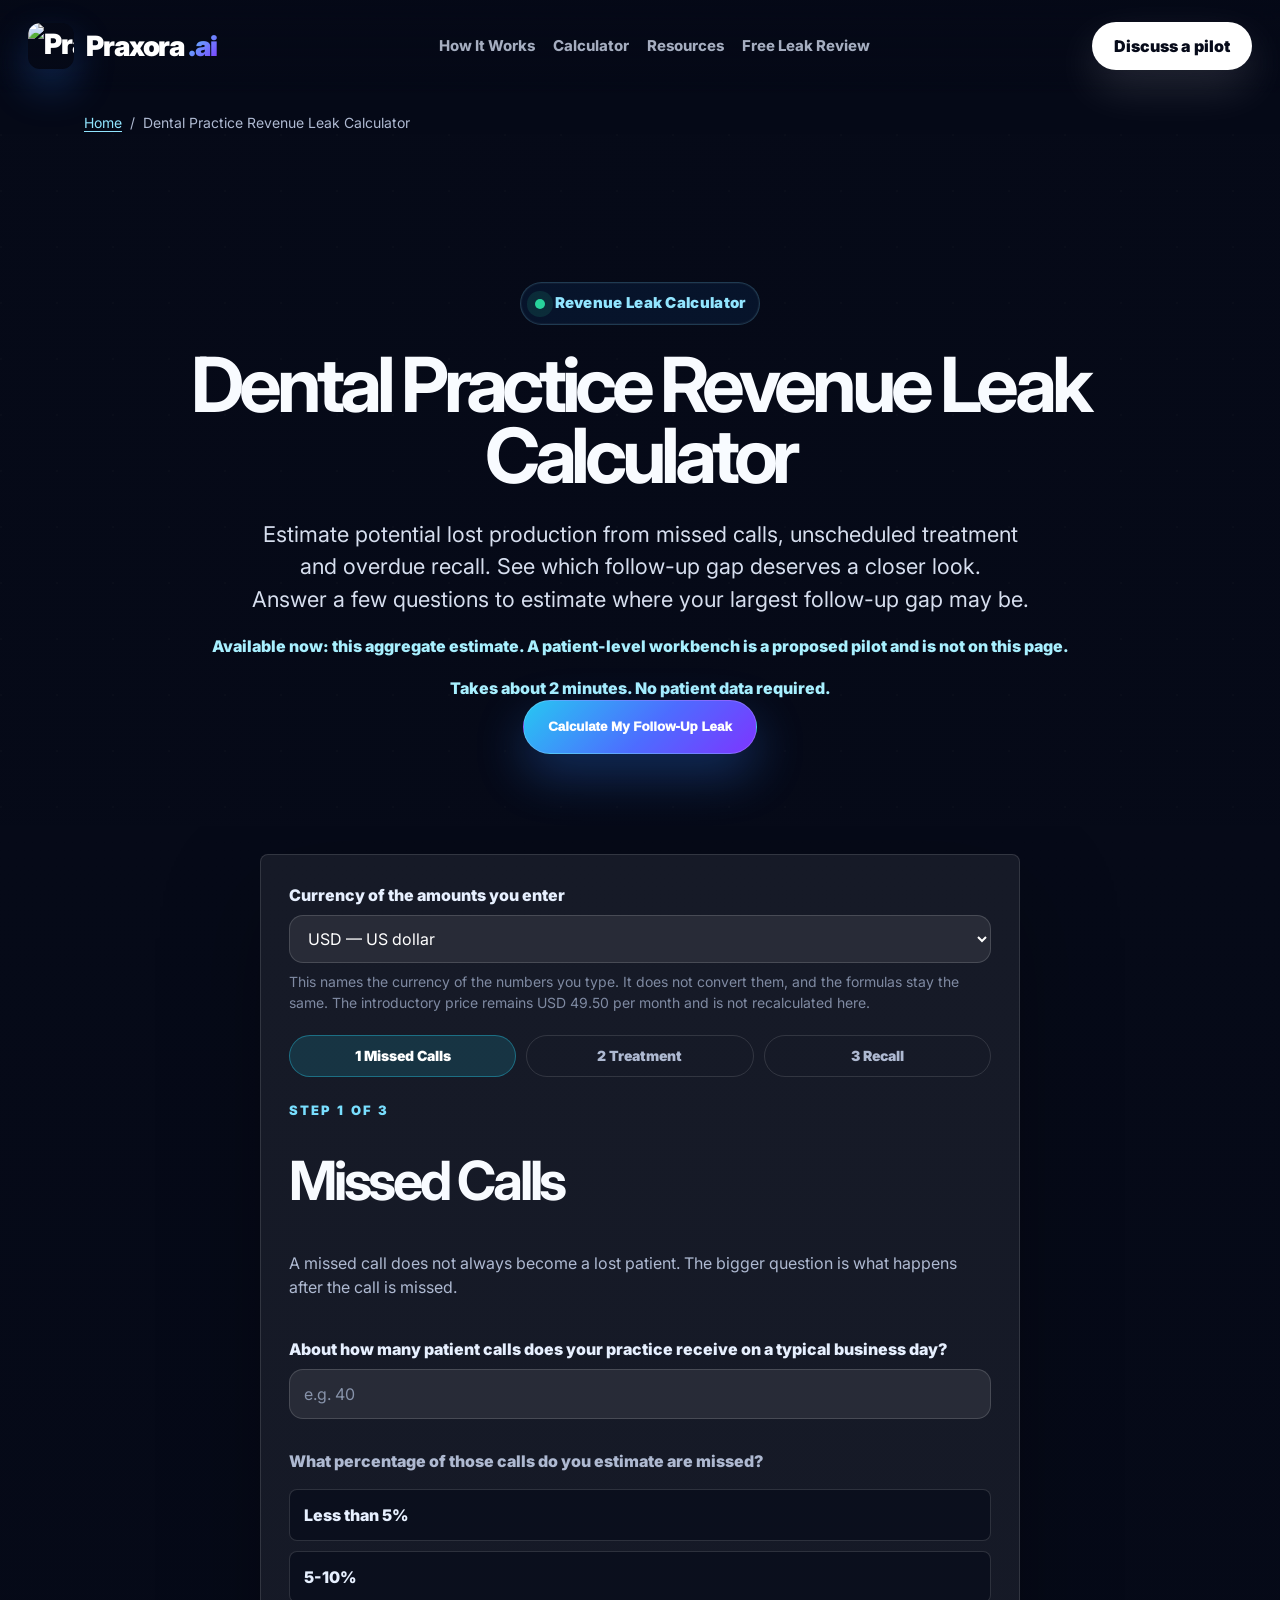
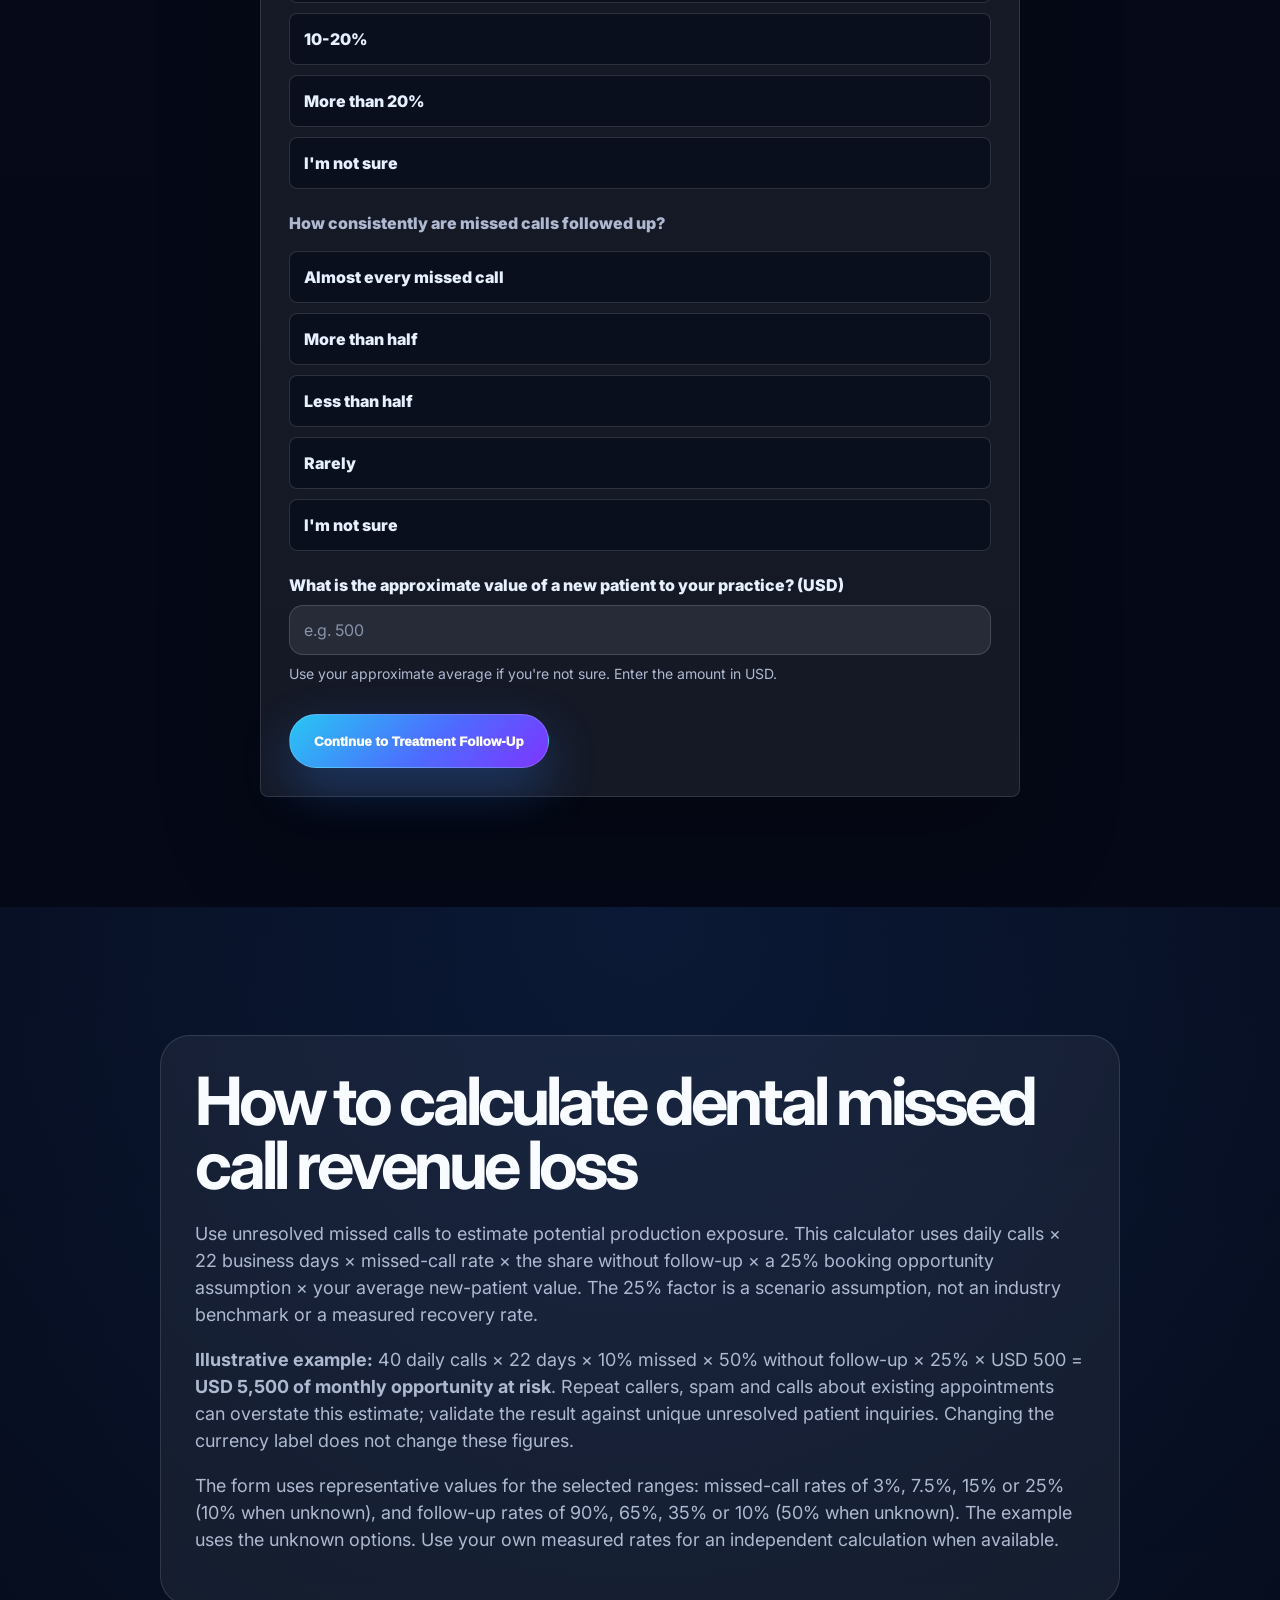
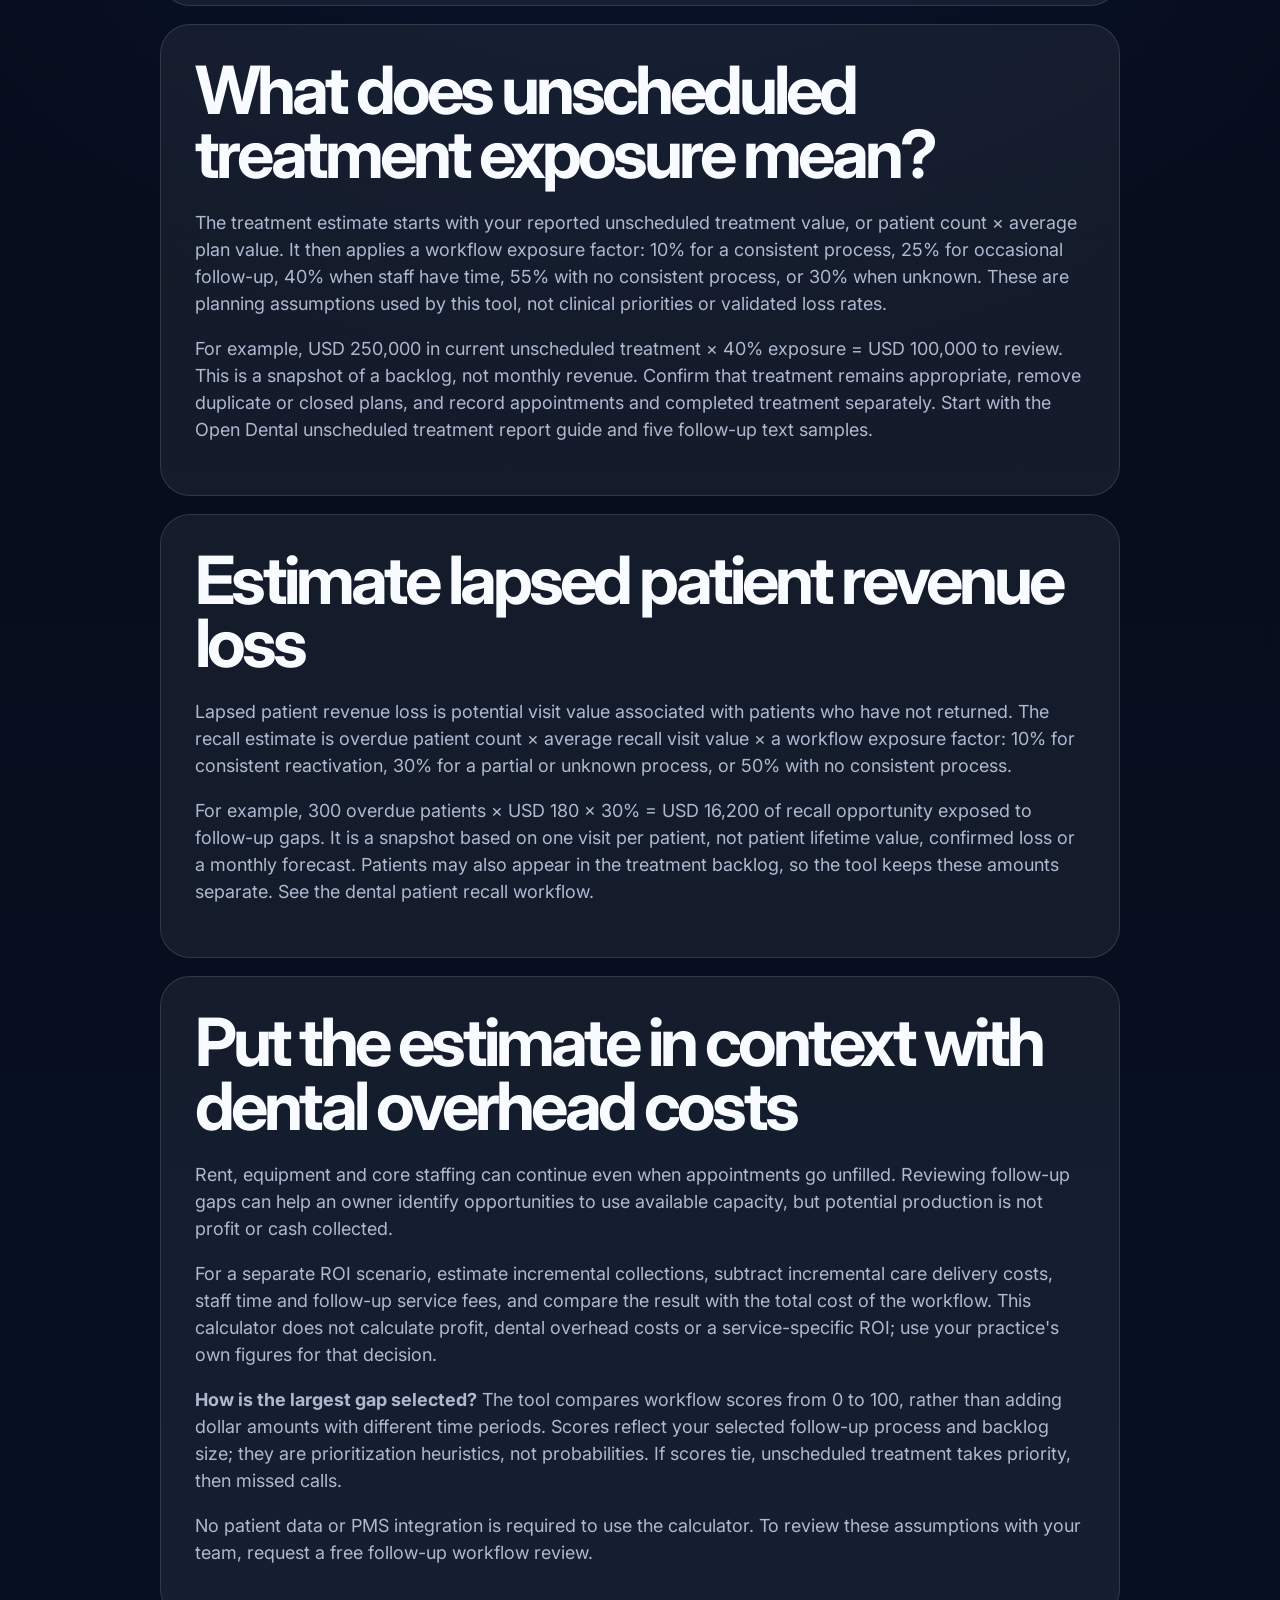
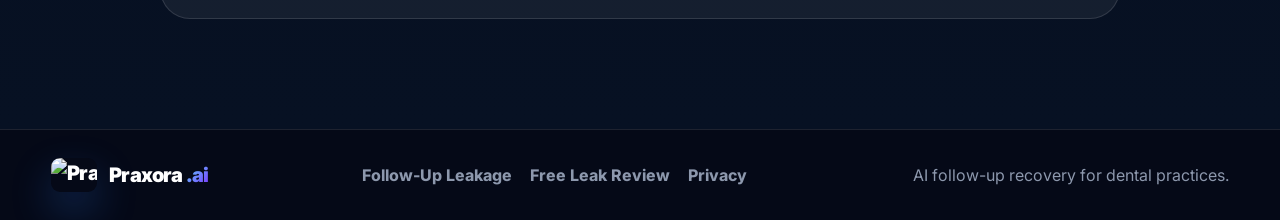
==== dental-revenue-leak-calculator/index.html @ fa74b79d "Describe the focused software pilot and label calculator amounts. (#23) Separate what is public toda" ====
<!doctype html>
<html lang="en">
<head>
  <meta charset="utf-8" />
  <meta name="viewport" content="width=device-width, initial-scale=1" />
  <title>Dental Practice Revenue Leak Calculator | Calculate Your Lost Production</title>
  <meta name="description" content="Use the free dental practice revenue leak calculator to estimate missed call revenue loss, unscheduled treatment exposure and lapsed patient revenue loss." />
  <link rel="canonical" href="https://www.getpraxora.com/dental-revenue-leak-calculator/" />
  <meta property="og:title" content="Dental Practice Revenue Leak Calculator | Calculate Your Lost Production" />
  <meta property="og:description" content="Use the free dental practice revenue leak calculator to estimate missed call revenue loss, unscheduled treatment exposure and lapsed patient revenue loss." />
  <meta property="og:type" content="website" />
  <meta property="og:url" content="https://www.getpraxora.com/dental-revenue-leak-calculator/" />
  <meta property="og:image" content="https://www.getpraxora.com/og-image.png" />
  <meta name="twitter:card" content="summary_large_image" />
  <link rel="preconnect" href="https://fonts.googleapis.com"><link rel="preconnect" href="https://fonts.gstatic.com" crossorigin>
  <link href="https://fonts.googleapis.com/css2?family=Inter:wght@500;650;760;850;900;950&display=swap" rel="stylesheet">
  <link rel="stylesheet" href="/styles.css" />
  <link rel="stylesheet" href="calculator.css" />
  <meta property="og:site_name" content="Praxora" />
  <meta name="twitter:title" content="Dental Practice Revenue Leak Calculator | Calculate Your Lost Production" />
  <meta name="twitter:description" content="Use the free dental practice revenue leak calculator to estimate missed call revenue loss, unscheduled treatment exposure and lapsed patient revenue loss." />
  <meta name="twitter:image" content="https://www.getpraxora.com/og-image.png" />
  <meta property="og:image:alt" content="Praxora dental follow-up recovery" />
  <script type="application/ld+json">
{
  "@context": "https://schema.org",
  "@graph": [
    {
      "@type": "WebPage",
      "@id": "https://www.getpraxora.com/dental-revenue-leak-calculator/#webpage",
      "url": "https://www.getpraxora.com/dental-revenue-leak-calculator/",
      "name": "Dental Practice Revenue Leak Calculator | Calculate Your Lost Production",
      "description": "Use the free dental practice revenue leak calculator to estimate missed call revenue loss, unscheduled treatment exposure and lapsed patient revenue loss.",
      "inLanguage": "en",
      "isPartOf": {
        "@id": "https://www.getpraxora.com/#website"
      },
      "breadcrumb": {
        "@id": "https://www.getpraxora.com/dental-revenue-leak-calculator/#breadcrumb"
      },
      "mainEntity": {
        "@id": "https://www.getpraxora.com/dental-revenue-leak-calculator/#calculator"
      }
    },
    {
      "@type": "WebApplication",
      "@id": "https://www.getpraxora.com/dental-revenue-leak-calculator/#calculator",
      "name": "Dental Practice Revenue Leak Calculator",
      "url": "https://www.getpraxora.com/dental-revenue-leak-calculator/",
      "description": "Use the free dental practice revenue leak calculator to estimate missed call revenue loss, unscheduled treatment exposure and lapsed patient revenue loss.",
      "applicationCategory": "BusinessApplication",
      "operatingSystem": "Any",
      "browserRequirements": "Requires JavaScript and a modern browser",
      "isAccessibleForFree": true,
      "offers": {
        "@type": "Offer",
        "price": "0",
        "priceCurrency": "USD"
      },
      "provider": {
        "@id": "https://www.getpraxora.com/#organization"
      },
      "featureList": [
        "Estimate missed-call opportunity at risk",
        "Estimate unscheduled treatment exposure",
        "Estimate overdue recall opportunity",
        "Compare workflow exposure scores using aggregate practice numbers"
      ]
    },
    {
      "@type": "BreadcrumbList",
      "@id": "https://www.getpraxora.com/dental-revenue-leak-calculator/#breadcrumb",
      "itemListElement": [
        {
          "@type": "ListItem",
          "position": 1,
          "name": "Home",
          "item": "https://www.getpraxora.com/"
        },
        {
          "@type": "ListItem",
          "position": 2,
          "name": "Dental Practice Revenue Leak Calculator",
          "item": "https://www.getpraxora.com/dental-revenue-leak-calculator/"
        }
      ]
    }
  ]
}
  </script>
</head>
<body>
  <header class="site-header" id="siteHeader">
    <a class="brand" href="/" aria-label="Praxora home"><img src="/assets/praxora-logo.png" alt="Praxora logo" /><span>Praxora <span>.ai</span></span></a>
    <button class="menu-toggle" type="button" aria-expanded="false" aria-controls="mainNav">Menu</button>
    <nav class="nav-links" id="mainNav" aria-label="Main navigation"><a href="/#recovery-framework">How It Works</a><a href="/dental-revenue-leak-calculator/">Calculator</a><a href="/resources/">Resources</a><a href="/free-missed-revenue-audit.html">Free Leak Review</a></nav>
    <a class="nav-cta" href="/?source_page=calculator&campaign=header#pilot-application">Discuss a pilot</a>
  </header>

  <main>
    <nav class="breadcrumbs" aria-label="Breadcrumb"><a href="/">Home</a><span aria-hidden="true">/</span><span aria-current="page">Dental Practice Revenue Leak Calculator</span></nav>
    <section class="calculator-hero">
      <div class="page-hero-bg" aria-hidden="true"></div><div class="page-noise" aria-hidden="true"></div>
      <div class="calculator-shell reveal">
        <div class="eyebrow"><span></span>Revenue Leak Calculator</div>
        <h1>Dental Practice Revenue Leak Calculator</h1>
        <p class="page-copy">Estimate potential lost production from missed calls, unscheduled treatment and overdue recall. See which follow-up gap deserves a closer look.</p>
        <p class="page-copy">Answer a few questions to estimate where your largest follow-up gap may be.</p>
        <p class="microcopy">Available now: this aggregate estimate. A patient-level workbench is a proposed pilot and is not on this page.</p>
        <p class="microcopy">Takes about 2 minutes. No patient data required.</p>
        <button class="button primary" type="button" id="startCalculator">Calculate My Follow-Up Leak</button>
      </div>
    </section>

    <section class="calculator-section" id="calculatorApp" aria-live="polite">
      <div class="calculator-card">
        <div class="currency-bar">
          <div class="form-field">
            <label for="calculatorCurrency">Currency of the amounts you enter</label>
            <select id="calculatorCurrency" name="display_currency" aria-describedby="currencyHelp">
              <option value="GBP">GBP — pound sterling (£)</option>
              <option value="EUR">EUR — euro (€)</option>
              <option value="USD" selected>USD — US dollar</option>
              <option value="AUD">AUD — Australian dollar</option>
              <option value="SGD">SGD — Singapore dollar</option>
            </select>
            <p class="form-help" id="currencyHelp">This names the currency of the numbers you type. It does not convert them, and the formulas stay the same. The introductory price remains USD 49.50 per month and is not recalculated here.</p>
          </div>
        </div>
        <div class="progress-ui" aria-label="Calculator progress"><span class="active" data-progress="1">1 Missed Calls</span><span data-progress="2">2 Treatment</span><span data-progress="3">3 Recall</span></div>
        <form id="calculatorForm" novalidate>
          <fieldset class="calc-step active" data-step="1">
            <p class="step-count">Step 1 of 3</p><h2>Missed Calls</h2><p>A missed call does not always become a lost patient. The bigger question is what happens after the call is missed.</p>
            <div class="form-field"><label for="daily_calls">About how many patient calls does your practice receive on a typical business day?</label><input id="daily_calls" name="daily_calls" type="number" min="1" max="1000" placeholder="e.g. 40" required /><p class="error-message" data-error-for="daily_calls"></p></div>
            <div class="option-group"><p class="radio-label">What percentage of those calls do you estimate are missed?</p><div class="option-grid" data-group="missed_call_rate"></div><p class="error-message" data-error-for="missed_call_rate"></p></div>
            <div class="option-group"><p class="radio-label">How consistently are missed calls followed up?</p><div class="option-grid" data-group="missed_call_followup_rate"></div><p class="error-message" data-error-for="missed_call_followup_rate"></p></div>
            <div class="form-field"><label for="average_new_patient_value">What is the approximate value of a new patient to your practice? (<span data-currency-code>USD</span>)</label><input id="average_new_patient_value" name="average_new_patient_value" type="number" min="1" max="100000" inputmode="decimal" placeholder="e.g. 500" required /><p class="form-help">Use your approximate average if you're not sure. Enter the amount in <span data-currency-code>USD</span>.</p><p class="error-message" data-error-for="average_new_patient_value"></p></div>
            <div class="form-actions"><button class="button primary" type="button" data-next>Continue to Treatment Follow-Up</button></div>
          </fieldset>

          <fieldset class="calc-step" data-step="2">
            <p class="step-count">Step 2 of 3</p><h2>Unscheduled Treatment</h2><p>Patients may already have a diagnosis and treatment recommendation but still leave without scheduling.</p>
            <div class="option-group"><p class="radio-label">Do you know the approximate value of unscheduled treatment currently in your system?</p><div class="option-grid" data-group="knows_unscheduled_value"></div><p class="error-message" data-error-for="knows_unscheduled_value"></p></div>
            <div id="knownTreatmentFields" hidden><div class="form-field"><label for="unscheduled_treatment_value">Approximate total value of unscheduled treatment (<span data-currency-code>USD</span>)</label><input id="unscheduled_treatment_value" name="unscheduled_treatment_value" type="number" min="1" max="10000000" inputmode="decimal" placeholder="e.g. 250000" /><p class="error-message" data-error-for="unscheduled_treatment_value"></p></div></div>
            <div id="estimatedTreatmentFields" hidden><div class="form-field"><label for="unscheduled_patient_count">Approximately how many patients currently have unscheduled treatment?</label><input id="unscheduled_patient_count" name="unscheduled_patient_count" type="number" min="1" max="100000" inputmode="numeric" placeholder="e.g. 120" /><p class="error-message" data-error-for="unscheduled_patient_count"></p></div><div class="form-field"><label for="average_treatment_value">What is the approximate average value of a treatment plan? (<span data-currency-code>USD</span>)</label><input id="average_treatment_value" name="average_treatment_value" type="number" min="1" max="1000000" inputmode="decimal" placeholder="e.g. 3000" /><p class="error-message" data-error-for="average_treatment_value"></p></div></div>
            <div class="option-group"><p class="radio-label">How consistently are these patients followed up?</p><div class="option-grid" data-group="unscheduled_followup_process"></div><p class="error-message" data-error-for="unscheduled_followup_process"></p></div>
            <div class="form-actions"><button class="button ghost" type="button" data-back>Back</button><button class="button primary" type="button" data-next>Continue to Recall</button></div>
          </fieldset>

          <fieldset class="calc-step" data-step="3">
            <p class="step-count">Step 3 of 3</p><h2>Overdue Recall</h2><p>A recall list shows who is overdue. It does not tell you whether the patient is moving through a reliable recovery workflow.</p>
            <div class="form-field"><label for="overdue_recall_count">Approximately how many patients are currently overdue for recall?</label><input id="overdue_recall_count" name="overdue_recall_count" type="number" min="1" max="100000" placeholder="e.g. 300" required /><p class="error-message" data-error-for="overdue_recall_count"></p></div>
            <div class="form-field"><label for="average_recall_value">What is the approximate average value of a recall or hygiene visit? (<span data-currency-code>USD</span>)</label><input id="average_recall_value" name="average_recall_value" type="number" min="1" max="10000" inputmode="decimal" placeholder="e.g. 180" required /><p class="error-message" data-error-for="average_recall_value"></p></div>
            <div class="option-group"><p class="radio-label">Do you have a consistent process for reactivating overdue recall patients?</p><div class="option-grid" data-group="recall_workflow_status"></div><p class="error-message" data-error-for="recall_workflow_status"></p></div>
            <div class="form-actions"><button class="button ghost" type="button" data-back>Back</button><button class="button primary" type="button" data-results>See My Follow-Up Leakage Estimate</button></div>
          </fieldset>
        </form>

        <section class="result-view" id="resultView" hidden>
          <span class="section-kicker">YOUR FOLLOW-UP LEAKAGE ESTIMATE</span>
          <h2>Your largest follow-up gap appears to be:</h2>
          <h3 id="largestLeakTitle"></h3>
          <p>Based on your answers, this workflow appears to have the highest level of follow-up exposure.</p><p>This does not mean every patient opportunity can or should be recovered.</p><p>It means this may be the first workflow worth reviewing.</p>
          <div class="result-grid" id="resultGrid"></div>
          <div class="content-block compact"><h3 id="diagnosisTitle"></h3><p id="diagnosisCopy"></p><ul class="workflow-line" id="workflowLine"></ul></div>
          <p class="disclaimer-inline">This is a directional estimate based on the information provided and general workflow assumptions. It does not represent guaranteed revenue or recovery outcomes.</p>
          <form class="lead-capture" id="calculatorLeadForm" novalidate>
            <h2>Want the Full Recovery Breakdown?</h2><p>We'll send you a practical breakdown of your largest follow-up gap, plus three recovery workflows covering missed calls, unscheduled treatment, and overdue recall.</p>
            <div class="visually-hidden" aria-hidden="true"><label for="company_website">Company website</label><input id="company_website" name="company_website" tabindex="-1" autocomplete="off" /></div><div class="form-field"><label for="first_name">First Name</label><input id="first_name" name="first_name" required /><p class="error-message" data-error-for="first_name"></p></div>
            <div class="form-field"><label for="email">Work Email</label><input id="email" name="email" type="email" required /><p class="error-message" data-error-for="email"></p></div>
            <div class="form-field"><label for="practice_name">Practice Name</label><input id="practice_name" name="practice_name" /></div>
            <button class="button primary" type="submit">Email Me My Recovery Breakdown</button>
            <p class="form-help">No patient data required. We'll send your breakdown and recovery resources.</p><p class="status-message" data-form-status></p>
          </form>
        </section>
      </div>
    </section>
    <section class="section content-section" aria-labelledby="calculator-method">
      <article class="content-wrap">
        <div class="content-block">
          <h2 id="calculator-method">How to calculate dental missed call revenue loss</h2>
          <p>Use unresolved missed calls to estimate potential production exposure. This calculator uses daily calls × 22 business days × missed-call rate × the share without follow-up × a 25% booking opportunity assumption × your average new-patient value. The 25% factor is a scenario assumption, not an industry benchmark or a measured recovery rate.</p>
          <p><strong>Illustrative example:</strong> 40 daily calls × 22 days × 10% missed × 50% without follow-up × 25% × <span data-money-amount="500">USD 500</span> = <strong><span data-money-amount="5500">USD 5,500</span> of monthly opportunity at risk</strong>. Repeat callers, spam and calls about existing appointments can overstate this estimate; validate the result against unique unresolved patient inquiries. Changing the currency label does not change these figures.</p>
          <p>The form uses representative values for the selected ranges: missed-call rates of 3%, 7.5%, 15% or 25% (10% when unknown), and follow-up rates of 90%, 65%, 35% or 10% (50% when unknown). The example uses the unknown options. Use your own measured rates for an independent calculation when available.</p>
        </div>
        <div class="content-block">
          <h2 id="unscheduled-production-exposure">What does unscheduled treatment exposure mean?</h2>
          <p>The treatment estimate starts with your reported unscheduled treatment value, or patient count × average plan value. It then applies a workflow exposure factor: 10% for a consistent process, 25% for occasional follow-up, 40% when staff have time, 55% with no consistent process, or 30% when unknown. These are planning assumptions used by this tool, not clinical priorities or validated loss rates.</p>
          <p>For example, <span data-money-amount="250000">USD 250,000</span> in current unscheduled treatment × 40% exposure = <span data-money-amount="100000">USD 100,000</span> to review. This is a snapshot of a backlog, not monthly revenue. Confirm that treatment remains appropriate, remove duplicate or closed plans, and record appointments and completed treatment separately. Start with the <a href="/resources/open-dental-unscheduled-treatment-report/">Open Dental unscheduled treatment report guide</a> and <a href="/resources/unscheduled-dental-treatment-text-samples/">five follow-up text samples</a>.</p>
        </div>
        <div class="content-block">
          <h2 id="lapsed-patient-revenue-loss">Estimate lapsed patient revenue loss</h2>
          <p>Lapsed patient revenue loss is potential visit value associated with patients who have not returned. The recall estimate is overdue patient count × average recall visit value × a workflow exposure factor: 10% for consistent reactivation, 30% for a partial or unknown process, or 50% with no consistent process.</p>
          <p>For example, 300 overdue patients × <span data-money-amount="180">USD 180</span> × 30% = <span data-money-amount="16200">USD 16,200</span> of recall opportunity exposed to follow-up gaps. It is a snapshot based on one visit per patient, not patient lifetime value, confirmed loss or a monthly forecast. Patients may also appear in the treatment backlog, so the tool keeps these amounts separate. See the <a href="/workflow-recall-leakage.html">dental patient recall workflow</a>.</p>
        </div>
        <div class="content-block">
          <h2 id="dental-overhead-costs">Put the estimate in context with dental overhead costs</h2>
          <p>Rent, equipment and core staffing can continue even when appointments go unfilled. Reviewing follow-up gaps can help an owner identify opportunities to use available capacity, but potential production is not profit or cash collected.</p>
          <p>For a separate ROI scenario, estimate incremental collections, subtract incremental care delivery costs, staff time and follow-up service fees, and compare the result with the total cost of the workflow. This calculator does not calculate profit, dental overhead costs or a service-specific ROI; use your practice's own figures for that decision.</p>
          <p><strong>How is the largest gap selected?</strong> The tool compares workflow scores from 0 to 100, rather than adding dollar amounts with different time periods. Scores reflect your selected follow-up process and backlog size; they are prioritization heuristics, not probabilities. If scores tie, unscheduled treatment takes priority, then missed calls.</p>
          <p>No patient data or PMS integration is required to use the calculator. To review these assumptions with your team, <a href="/free-missed-revenue-audit.html">request a free follow-up workflow review</a>.</p>
        </div>
      </article>
    </section>
  </main>

  <footer class="footer"><a class="brand small" href="/"><img src="/assets/praxora-logo.png" alt="Praxora logo" /><span>Praxora <span>.ai</span></span></a><div class="footer-links"><a href="/resources/follow-up-leakage-dental-practice/">Follow-Up Leakage</a><a href="/free-missed-revenue-audit.html">Free Leak Review</a><a href="/privacy/">Privacy</a></div><p>AI follow-up recovery for dental practices.</p></footer>
  <script src="/script.js"></script><script src="calculator.js"></script>
</body>
</html>
---- styles.css ----
:root {
  --navy: #050917;
  --navy-2: #090f24;
  --navy-3: #071123;
  --ink: #f8fbff;
  --muted: #aeb9d1;
  --muted-2: #7f8aa2;
  --line: rgba(255, 255, 255, 0.12);
  --panel: rgba(255, 255, 255, 0.075);
  --panel-strong: rgba(255, 255, 255, 0.115);
  --blue: #2f7df6;
  --cyan: #25d0ef;
  --violet: #7d35ff;
  --green: #28d39b;
  --yellow: #ffd166;
  --max: 1180px;
}

* { box-sizing: border-box; }
html { scroll-behavior: smooth; scroll-padding-top: 110px; }
body {
  margin: 0;
  background: var(--navy);
  color: var(--ink);
  font-family: Inter, ui-sans-serif, system-ui, -apple-system, BlinkMacSystemFont, "Segoe UI", sans-serif;
  line-height: 1.5;
  overflow-x: hidden;
}

a { color: inherit; text-decoration: none; }
p, h1, h2, h3, h4 { margin-top: 0; }
img { max-width: 100%; }

.site-header {
  position: fixed;
  top: 0;
  left: 0;
  right: 0;
  z-index: 50;
  display: flex;
  align-items: center;
  justify-content: space-between;
  gap: 24px;
  padding: 22px clamp(18px, 4vw, 54px);
  background: linear-gradient(180deg, rgba(5, 9, 23, .86), rgba(5, 9, 23, .38));
  border-bottom: 1px solid transparent;
  backdrop-filter: blur(14px);
  transition: background .25s, border-color .25s, padding .25s;
}
.site-header.is-scrolled {
  background: rgba(5, 9, 23, .88);
  border-bottom-color: var(--line);
  padding-top: 14px;
  padding-bottom: 14px;
}

.brand {
  display: inline-flex;
  align-items: center;
  gap: 12px;
  font-weight: 950;
  font-size: 28px;
  letter-spacing: -.04em;
  color: #fff;
  white-space: nowrap;
}
.brand img {
  display: block;
  width: 46px;
  height: 46px;
  flex: 0 0 46px;
  object-fit: cover;
  border-radius: 12px;
  box-shadow: 0 18px 40px rgba(47, 125, 246, .28);
}
.brand span span {
  background: linear-gradient(135deg, #5ddcff, #7d35ff);
  -webkit-background-clip: text;
  background-clip: text;
  color: transparent;
}
.brand.small { font-size: 20px; }
.brand.small img { width: 34px; height: 34px; border-radius: 9px; }

.nav-links {
  display: flex;
  align-items: center;
  gap: 26px;
  color: #c4cee1;
  font-size: 15px;
  font-weight: 760;
}
.nav-links a { opacity: .84; }
.nav-links a:hover { opacity: 1; color: #fff; }
.nav-cta {
  display: inline-flex;
  align-items: center;
  justify-content: center;
  min-height: 48px;
  padding: 0 22px;
  border-radius: 999px;
  background: #fff;
  color: #070b1a;
  font-weight: 950;
  box-shadow: 0 18px 44px rgba(255, 255, 255, .13);
}

.hero, .page-hero {
  position: relative;
  overflow: hidden;
  background: #060a18;
}
.hero {
  min-height: 100vh;
  display: flex;
  align-items: center;
  justify-content: center;
  padding: 136px 24px 148px;
}
.page-hero {
  padding: 158px 24px 92px;
}
.hero-bg, .page-hero-bg {
  position: absolute;
  inset: 0;
  background-image: linear-gradient(90deg, rgba(5, 9, 23, .78), rgba(5, 9, 23, .44), rgba(5, 9, 23, .78)), url('assets/hero-operatory.svg');
  background-size: cover;
  background-position: center;
  opacity: .95;
}
.hero-bg { animation: slowZoom 22s ease-in-out infinite alternate; }
.page-hero-bg { opacity: .42; }
.hero-noise, .page-noise {
  position: absolute;
  inset: 0;
  background-image: radial-gradient(circle at 1px 1px, rgba(255,255,255,.12) 1px, transparent 0);
  background-size: 56px 56px;
  opacity: .12;
}
.hero-glow {
  position: absolute;
  border-radius: 50%;
  filter: blur(60px);
  opacity: .55;
}
.hero-glow.one { width: 460px; height: 460px; background: rgba(47, 125, 246, .32); right: 12%; top: 18%; }
.hero-glow.two { width: 340px; height: 340px; background: rgba(125, 53, 255, .28); left: 12%; bottom: 18%; }
@keyframes slowZoom { from { transform: scale(1); } to { transform: scale(1.07); } }

.hero-content, .page-hero-content {
  position: relative;
  z-index: 2;
  width: min(980px, 100%);
  text-align: center;
  margin: 0 auto;
}
.page-hero-content { width: min(1040px, 100%); }
.eyebrow {
  display: inline-flex;
  align-items: center;
  gap: 10px;
  color: #91e5ff;
  font-weight: 950;
  font-size: 15px;
  letter-spacing: .02em;
  padding: 9px 14px;
  border: 1px solid rgba(145, 229, 255, .18);
  border-radius: 999px;
  background: rgba(14, 57, 104, .24);
  box-shadow: inset 0 0 0 1px rgba(255, 255, 255, .04);
}
.eyebrow span {
  width: 10px;
  height: 10px;
  border-radius: 999px;
  background: var(--green);
  box-shadow: 0 0 0 8px rgba(40, 211, 155, .12);
}
h1 {
  font-size: clamp(52px, 7.4vw, 108px);
  line-height: .94;
  letter-spacing: -.07em;
  margin: 24px auto 26px;
  max-width: 1080px;
}
.page-hero h1 { font-size: clamp(46px, 6vw, 88px); }
h2 {
  font-size: clamp(38px, 5.2vw, 76px);
  line-height: .96;
  letter-spacing: -.06em;
  margin-bottom: 22px;
}
h3 {
  font-size: 26px;
  line-height: 1.08;
  letter-spacing: -.035em;
  margin-bottom: 12px;
}
h4 {
  font-size: 20px;
  line-height: 1.16;
  letter-spacing: -.02em;
  margin-bottom: 8px;
}
.hero-copy, .page-copy {
  max-width: 780px;
  margin: 0 auto;
  color: #d6deee;
  font-size: clamp(19px, 2.1vw, 26px);
  line-height: 1.5;
}
.page-copy { font-size: clamp(18px, 1.7vw, 23px); }
.hero-actions, .page-actions {
  display: flex;
  justify-content: center;
  gap: 14px;
  flex-wrap: wrap;
  margin-top: 34px;
}
.button {
  display: inline-flex;
  align-items: center;
  justify-content: center;
  min-height: 54px;
  padding: 0 24px;
  border-radius: 999px;
  font-weight: 950;
  border: 1px solid rgba(255, 255, 255, .18);
  transition: transform .2s ease, border-color .2s ease, background .2s ease;
}
.button.primary {
  background: linear-gradient(135deg, #27c7f2, #4d6cff 55%, #7d35ff);
  color: #fff;
  box-shadow: 0 20px 50px rgba(47, 125, 246, .32);
}
.button.ghost {
  background: rgba(255, 255, 255, .08);
  color: #fff;
  backdrop-filter: blur(12px);
}
.button:hover { transform: translateY(-1px); }

.platform-strip {
  position: absolute;
  left: 0;
  right: 0;
  bottom: 0;
  z-index: 3;
  width: 100%;
  border-top: 1px solid rgba(255, 255, 255, .1);
  background: rgba(5, 9, 23, .68);
  backdrop-filter: blur(18px);
  padding: 24px 0 30px;
}
.platform-strip p {
  text-align: center;
  text-transform: uppercase;
  letter-spacing: .24em;
  color: #78839a;
  font-weight: 950;
  font-size: 13px;
  margin-bottom: 18px;
}
.marquee { overflow: hidden; mask-image: linear-gradient(90deg, transparent, #000 12%, #000 88%, transparent); }
.marquee-track { display: flex; gap: 18px; min-width: max-content; animation: marquee 28s linear infinite; }
.marquee span {
  display: inline-flex;
  align-items: center;
  min-height: 56px;
  padding: 0 28px;
  border: 1px solid rgba(255, 255, 255, .12);
  border-radius: 999px;
  color: #d9e3f6;
  background: rgba(255, 255, 255, .045);
  font-weight: 850;
}
.marquee span:before {
  content: "";
  width: 8px;
  height: 8px;
  border-radius: 99px;
  background: linear-gradient(135deg, var(--cyan), var(--violet));
  margin-right: 12px;
}
@keyframes marquee { from { transform: translateX(0); } to { transform: translateX(-50%); } }

.section {
  position: relative;
  padding: 110px 24px;
  background: var(--navy);
}
.section:before {
  content: "";
  position: absolute;
  inset: 0;
  background: radial-gradient(circle at 50% 0, rgba(47, 125, 246, .14), transparent 44%);
  pointer-events: none;
}
.section-head, .workflow-wrap, .scenario-card, .compliance-inner, .audit-card, .content-wrap, .cta-card, .split-wrap {
  position: relative;
  z-index: 1;
  width: min(var(--max), 100%);
  margin: 0 auto;
}
.section-head {
  text-align: center;
  max-width: 860px;
}
.section-kicker {
  display: block;
  color: #79dfff;
  text-transform: uppercase;
  letter-spacing: .22em;
  font-size: 13px;
  font-weight: 950;
  margin-bottom: 16px;
}
.section-head p, .workflow-copy p, .scenario-copy p, .compliance-inner p, .audit-card p, .content-lead {
  color: var(--muted);
  font-size: 20px;
  max-width: 760px;
}

.recovery { background: linear-gradient(180deg, #050917, #081022); }
.recover-grid, .teardown-grid, .review-grid, .faq-grid {
  position: relative;
  z-index: 1;
  width: min(var(--max), 100%);
  margin: 56px auto 0;
  display: grid;
  gap: 16px;
}
.recover-grid { grid-template-columns: repeat(4, 1fr); }
.teardown-grid { grid-template-columns: repeat(3, 1fr); }
.review-grid { grid-template-columns: repeat(2, 1fr); }
.faq-grid { grid-template-columns: repeat(2, 1fr); }
.recover-card, .teardown-card, .review-card, .faq-card, .process-step, .detail-card {
  border: 1px solid rgba(255, 255, 255, .12);
  border-radius: 28px;
  background: linear-gradient(180deg, rgba(255,255,255,.09), rgba(255,255,255,.04));
  box-shadow: 0 30px 100px rgba(0,0,0,.22);
  overflow: hidden;
}
.recover-card {
  min-height: 290px;
  display: flex;
  flex-direction: column;
  justify-content: flex-end;
  padding: 26px;
}
.recover-card span, .teardown-card span, .process-step span, .detail-card .number {
  color: #6dddf8;
  font-weight: 950;
  margin-bottom: auto;
}
.recover-card p, .teardown-card p, .review-card p, .faq-card p, .process-step p, .detail-card p { color: var(--muted); margin-bottom: 0; }
.recover-card:nth-child(2), .review-card:nth-child(2) { background: linear-gradient(180deg, rgba(47,125,246,.18), rgba(255,255,255,.04)); }
.recover-card:nth-child(3), .review-card:nth-child(3) { background: linear-gradient(180deg, rgba(125,53,255,.18), rgba(255,255,255,.04)); }
.recover-card:nth-child(4), .review-card:nth-child(4) { background: linear-gradient(180deg, rgba(37,208,239,.14), rgba(255,255,255,.04)); }
.teardown-card, .review-card, .faq-card, .process-step, .detail-card { padding: 28px; }
.teardown-card a { display: inline-flex; margin-top: 22px; color: #8ae8ff; font-weight: 950; }

.workflow-section { background: #070d1e; }
.workflow-wrap, .split-wrap {
  display: grid;
  grid-template-columns: .88fr 1.12fr;
  gap: 70px;
  align-items: center;
}
.steps, .process-list { display: grid; gap: 16px; }
.step {
  padding: 30px;
  border: 1px solid rgba(255, 255, 255, .12);
  border-radius: 26px;
  background: rgba(255, 255, 255, .065);
}
.step strong { display: block; font-size: 28px; margin-bottom: 8px; }
.step span { display: block; color: var(--muted); font-size: 18px; }

.scenario { background: linear-gradient(180deg, #081022, #050917); }
.scenario-card {
  display: grid;
  grid-template-columns: .82fr 1.18fr;
  gap: 42px;
  padding: 42px;
  border: 1px solid rgba(255, 255, 255, .12);
  border-radius: 36px;
  background: linear-gradient(135deg, rgba(255,255,255,.09), rgba(255,255,255,.04));
  box-shadow: 0 40px 120px rgba(0,0,0,.24);
}
.timeline { display: grid; gap: 14px; }
.timeline div {
  padding: 22px;
  border-radius: 22px;
  background: rgba(5, 9, 23, .72);
  border: 1px solid rgba(255, 255, 255, .1);
}
.timeline span { display: block; color: #74e4ff; font-size: 13px; font-weight: 950; text-transform: uppercase; letter-spacing: .14em; }
.timeline strong { display: block; font-size: 20px; margin-top: 6px; }
.timeline p { margin: 6px 0 0; color: var(--muted); }

.outcomes { background: #050917; }
.outcome-grid {
  position: relative;
  z-index: 1;
  width: min(920px, 100%);
  margin: 46px auto 0;
  display: grid;
  grid-template-columns: repeat(3, 1fr);
  gap: 16px;
}
.outcome-grid div {
  padding: 34px 28px;
  border: 1px solid rgba(255, 255, 255, .12);
  border-radius: 28px;
  background: rgba(255, 255, 255, .07);
  text-align: center;
}
.outcome-grid strong { display: block; font-size: 54px; line-height: 1; letter-spacing: -.05em; }
.outcome-grid span { display: block; margin-top: 12px; color: var(--muted); font-weight: 800; }
.metric-disclaimer { position: relative; z-index: 1; color: var(--muted-2); text-align: center; margin: 22px auto 0; max-width: 760px; }

.compliance { background: linear-gradient(135deg, #06101f, #100a28); }
.compliance-inner { text-align: center; max-width: 940px; }
.compliance-pills { display: flex; justify-content: center; flex-wrap: wrap; gap: 12px; margin-top: 30px; }
.compliance-pills span {
  border: 1px solid rgba(255, 255, 255, .14);
  background: rgba(255, 255, 255, .07);
  border-radius: 999px;
  padding: 12px 16px;
  font-weight: 850;
  color: #dbe7f7;
}

.audit { background: #050917; padding-bottom: 130px; }
.audit-card, .cta-card {
  display: grid;
  grid-template-columns: .95fr .65fr;
  gap: 40px;
  align-items: start;
  border: 1px solid rgba(255, 255, 255, .12);
  border-radius: 38px;
  padding: 44px;
  background: linear-gradient(135deg, rgba(47,125,246,.16), rgba(125,53,255,.1) 45%, rgba(255,255,255,.05));
  box-shadow: 0 40px 120px rgba(0,0,0,.26);
}
.note { font-size: 15px !important; color: #7fdcff !important; }
.form-card, .mini-card {
  display: grid;
  gap: 13px;
  padding: 22px;
  border-radius: 28px;
  background: rgba(5, 9, 23, .64);
  border: 1px solid rgba(255, 255, 255, .12);
}
.form-row { display: grid; gap: 12px; }
.fake-field {
  min-height: 48px;
  display: flex;
  align-items: center;
  padding: 0 14px;
  border: 1px solid rgba(255, 255, 255, .15);
  border-radius: 14px;
  background: rgba(255, 255, 255, .08);
  color: #dbe7f7;
  font-weight: 760;
}

.content-section { background: linear-gradient(180deg, #050917, #071123); }
.content-wrap { max-width: 960px; }
.content-block {
  padding: 34px;
  border: 1px solid rgba(255, 255, 255, .12);
  border-radius: 30px;
  background: rgba(255, 255, 255, .06);
  margin-top: 18px;
}
.content-block p, .content-block li { color: var(--muted); font-size: 18px; }
.content-block ul, .content-block ol { margin: 14px 0 0; padding-left: 22px; }
.content-block li + li { margin-top: 8px; }
.disclaimer {
  position: relative;
  z-index: 2;
  width: min(960px, calc(100% - 48px));
  margin: -40px auto 0;
  padding: 18px 22px;
  border-radius: 20px;
  border: 1px solid rgba(255, 209, 102, .24);
  background: rgba(255, 209, 102, .08);
  color: #ffe7a3;
  font-weight: 760;
}
.quote-card {
  padding: 30px;
  border-radius: 28px;
  background: rgba(37, 208, 239, .08);
  border: 1px solid rgba(37, 208, 239, .18);
  color: #dff8ff;
  font-size: 20px;
  font-weight: 820;
}

.footer {
  display: flex;
  align-items: center;
  justify-content: space-between;
  gap: 18px;
  padding: 28px clamp(18px, 4vw, 54px);
  border-top: 1px solid rgba(255, 255, 255, .1);
  background: #050917;
  color: #8d98ad;
}
.footer p { margin: 0; }
.footer-links { display: flex; flex-wrap: wrap; gap: 18px; font-weight: 760; }
.footer-links a:hover { color: #fff; }

.reveal { opacity: 1; transform: none; }
.reveal.reveal-pending { opacity: 0; transform: translateY(18px); transition: opacity .7s ease, transform .7s ease; }
.reveal.visible { opacity: 1; transform: none; }
.delay-1 { transition-delay: .08s; }
.delay-2 { transition-delay: .16s; }
.delay-3 { transition-delay: .24s; }
.delay-4 { transition-delay: .32s; }


/* Medium desktop header: preserve the full-size desktop typography.
   Only tighten spacing before the existing <=1040px Menu breakpoint. */
@media (min-width: 1041px) and (max-width: 1320px) {
  .site-header {
    gap: 18px;
    padding-left: 28px;
    padding-right: 28px;
  }

  .nav-links {
    gap: 18px;
  }
}

@media (max-width: 1040px) {
  .nav-links { display: none; }
  .recover-grid, .teardown-grid, .review-grid, .faq-grid { grid-template-columns: repeat(2, 1fr); }
  .workflow-wrap, .scenario-card, .audit-card, .cta-card, .split-wrap { grid-template-columns: 1fr; }
  .workflow-copy p, .scenario-copy p, .audit-card p, .cta-card p { max-width: none; }
}

@media (max-width: 720px) {
  .site-header { padding: 14px 16px; }
  .brand { font-size: 21px; }
  .brand img { width: 38px; height: 38px; }
  .nav-cta { min-height: 42px; padding: 0 14px; font-size: 14px; }
  .hero { padding: 112px 18px 132px; }
  .page-hero { padding: 122px 18px 72px; }
  .hero-content, .page-hero-content { text-align: center; }
  .hero-actions, .page-actions { justify-content: center; }
  .eyebrow { font-size: 13px; }
  h1, .page-hero h1 { font-size: clamp(44px, 15vw, 72px); }
  h2 { font-size: clamp(36px, 11vw, 58px); }
  .hero-copy, .page-copy { font-size: 18px; }
  .platform-strip { padding: 22px 0; }
  .recover-grid, .outcome-grid, .teardown-grid, .review-grid, .faq-grid { grid-template-columns: 1fr; }
  .section { padding: 78px 18px; }
  .recover-card { min-height: 220px; }
  .scenario-card, .audit-card, .cta-card, .content-block { padding: 26px; border-radius: 28px; }
  .footer { flex-direction: column; align-items: flex-start; }
  .hero-actions, .page-actions { width: 100%; }
  .button { width: auto; }
  .disclaimer { width: calc(100% - 36px); margin-top: -26px; }
}

@media (prefers-reduced-motion: reduce) {
  *, *:before, *:after { animation: none !important; transition: none !important; scroll-behavior: auto !important; }
  .reveal { opacity: 1; transform: none; }
}

/* Funnel refactor additions */
.microcopy {
  margin: 18px auto 0;
  color: #a8f0ff;
  font-weight: 850;
}
.menu-toggle {
  display: none;
  min-height: 42px;
  padding: 0 14px;
  border: 1px solid rgba(255,255,255,.18);
  border-radius: 999px;
  background: rgba(255,255,255,.08);
  color: #fff;
  font: inherit;
  font-weight: 900;
}
.recover-grid.three { grid-template-columns: repeat(3, 1fr); }
.resources-grid { grid-template-columns: repeat(4, 1fr); }
.framework-wrap { grid-template-columns: .7fr 1.3fr; }
.framework-list {
  display: grid;
  gap: 12px;
  counter-reset: framework;
}
.framework-step {
  position: relative;
  display: grid;
  grid-template-columns: 150px 1fr;
  gap: 18px;
  align-items: start;
  padding: 22px 24px;
  border-left: 3px solid rgba(37, 208, 239, .72);
  background: rgba(255,255,255,.06);
  border-radius: 8px;
}
.framework-step strong { color: #fff; font-size: 21px; }
.framework-step span { color: var(--muted); font-size: 17px; }
.form-field { display: grid; gap: 8px; }
.form-field label, .radio-label { color: #e7f0ff; font-weight: 850; }
.form-field input, .form-field select, .form-field textarea {
  width: 100%;
  min-height: 48px;
  border: 1px solid rgba(255,255,255,.15);
  border-radius: 14px;
  background: rgba(255,255,255,.08);
  color: #fff;
  padding: 12px 14px;
  font: inherit;
}
.form-field textarea { min-height: 96px; resize: vertical; }
.form-field input::placeholder, .form-field textarea::placeholder { color: #8793aa; }
.form-help, .error-message, .status-message { margin: 0; font-size: 14px; }
.form-help { color: var(--muted-2); }
.error-message { color: #ffb6b6; font-weight: 800; }
.status-message { color: #91e5ff; font-weight: 850; }
.status-message.error { color: #ffb6b6; }
.form-actions { display: flex; gap: 12px; flex-wrap: wrap; align-items: center; }
.inline-form { display: grid; gap: 14px; }
.content-nav { display: flex; flex-wrap: wrap; gap: 12px; margin-top: 22px; }
.content-nav a {
  border: 1px solid rgba(255,255,255,.14);
  border-radius: 999px;
  padding: 10px 14px;
  color: #dbe7f7;
  font-weight: 850;
}
.article-list { display: grid; gap: 16px; }
.article-list li { padding-left: 4px; }
.workflow-line {
  display: flex;
  flex-wrap: wrap;
  gap: 10px;
  padding: 0;
  margin: 18px 0 0;
  list-style: none;
}
.workflow-line li {
  border: 1px solid rgba(37, 208, 239, .2);
  border-radius: 999px;
  padding: 9px 12px;
  color: #dff8ff;
  background: rgba(37,208,239,.08);
  font-weight: 850;
}
a:focus-visible, button:focus-visible, input:focus-visible, textarea:focus-visible, select:focus-visible {
  outline: 3px solid rgba(145,229,255,.75);
  outline-offset: 3px;
}

@media (max-width: 1040px) {
  .menu-toggle { display: inline-flex; align-items: center; justify-content: center; }
  .nav-links {
    position: absolute;
    top: calc(100% + 8px);
    left: 16px;
    right: 16px;
    display: none;
    flex-direction: column;
    align-items: stretch;
    gap: 0;
    padding: 14px;
    border: 1px solid rgba(255,255,255,.12);
    border-radius: 18px;
    background: rgba(5, 9, 23, .96);
    box-shadow: 0 28px 80px rgba(0,0,0,.35);
  }
  .nav-links.is-open { display: flex; }
  .nav-links a { padding: 13px 10px; }
  .recover-grid.three, .resources-grid { grid-template-columns: 1fr; }
  .framework-wrap { grid-template-columns: 1fr; }
}
@media (max-width: 720px) {
  .nav-cta { display: none; }
  .framework-step { grid-template-columns: 1fr; gap: 6px; }
  .form-actions .button { width: 100%; }
  .content-nav { display: grid; }
}
.visually-hidden {
  position: absolute !important;
  width: 1px !important;
  height: 1px !important;
  padding: 0 !important;
  margin: -1px !important;
  overflow: hidden !important;
  clip: rect(0, 0, 0, 0) !important;
  white-space: nowrap !important;
  border: 0 !important;
}
.button:disabled {
  cursor: not-allowed;
  opacity: .58;
  transform: none;
}
.success-panel {
  display: grid;
  gap: 14px;
  padding: 22px;
  border: 1px solid rgba(40, 211, 155, .26);
  border-radius: 8px;
  background: rgba(40, 211, 155, .08);
}
.success-panel[hidden] { display: none; }
.success-panel h2 { font-size: clamp(28px, 4vw, 44px); margin-bottom: 0; }
.success-panel p { color: var(--muted); margin: 0; }
.checklist { list-style: none; padding-left: 0 !important; }
.checklist li { font-weight: 800; }

/* SEO article template fix — 2026-07-07
   Scoped to article/resource pages so the homepage and conversion funnel keep
   the existing landing-page visual system. */
.article-page .page-hero {
  padding: 124px 24px 58px;
}

.article-page .page-hero-content {
  width: min(920px, 100%);
}

.article-page .page-hero h1 {
  max-width: 920px;
  margin-top: 20px;
  margin-bottom: 22px;
  font-size: clamp(40px, 4.5vw, 68px);
  line-height: 1.02;
  letter-spacing: -.047em;
}

.article-page .page-copy {
  max-width: 760px;
  font-size: clamp(18px, 1.45vw, 22px);
  line-height: 1.58;
}

.article-page .page-actions {
  margin-top: 28px;
}

.article-page .content-section {
  padding-top: 34px;
  padding-bottom: 96px;
}

.article-page .content-wrap {
  max-width: 860px;
}

.article-page .content-block {
  padding: 44px 0;
  margin: 0;
  border: 0;
  border-radius: 0;
  background: transparent;
  box-shadow: none;
}

.article-page .content-block + .content-block {
  border-top: 1px solid rgba(255, 255, 255, .10);
}

.article-page .content-block h2 {
  max-width: 780px;
  margin-bottom: 20px;
  font-size: clamp(30px, 3.2vw, 48px);
  line-height: 1.08;
  letter-spacing: -.04em;
}

.article-page .content-block h3 {
  margin-top: 30px;
  font-size: clamp(22px, 2.1vw, 30px);
  line-height: 1.15;
}

.article-page .content-block p,
.article-page .content-block li {
  font-size: 18px;
  line-height: 1.72;
}

.article-page .content-block p {
  max-width: 78ch;
}

.article-page .content-block a {
  color: #8de7ff;
  text-decoration: underline;
  text-decoration-color: rgba(141, 231, 255, .36);
  text-underline-offset: 3px;
}

.article-page .content-block a:hover {
  color: #fff;
  text-decoration-color: rgba(255, 255, 255, .72);
}

.article-page .workflow-line {
  margin-top: 22px;
}

.article-page .workflow-line li {
  line-height: 1.3;
}

.article-toc {
  margin: 0 0 12px;
  padding: 22px 24px;
  border: 1px solid rgba(255, 255, 255, .10);
  border-radius: 18px;
  background: rgba(255, 255, 255, .045);
}

.article-toc strong {
  display: block;
  margin-bottom: 12px;
  color: #fff;
  font-size: 15px;
  letter-spacing: .08em;
  text-transform: uppercase;
}

.article-toc-links {
  display: flex;
  flex-wrap: wrap;
  gap: 9px 14px;
}

.article-toc a {
  color: #b9c7dd;
  font-size: 14px;
  font-weight: 760;
}

.article-toc a:hover {
  color: #fff;
}

.comparison-snapshot {
  display: grid;
  grid-template-columns: repeat(2, minmax(0, 1fr));
  gap: 14px;
  margin: 0 0 18px;
}

.fit-grid {
  display: grid;
  grid-template-columns: repeat(3, minmax(0, 1fr));
  gap: 14px;
  margin: 28px auto 0;
  max-width: 1100px;
  text-align: left;
}

.fit-card {
  min-height: 0;
  padding: 22px;
  border: 1px solid rgba(255, 255, 255, .12);
  border-radius: 22px;
  background: rgba(255, 255, 255, .045);
}

.fit-card h3 {
  margin: 0 0 10px;
  font-size: 22px;
}

.fit-card p,
.fit-card li {
  color: var(--muted);
  font-size: 16px;
}

.fit-card ol {
  margin: 0;
  padding-left: 1.2em;
}

.pilot-status {
  margin: 16px auto 0;
  max-width: 680px;
  color: #ffe7a3;
  font-weight: 750;
  font-size: 15px;
}

.pilot-offer {
  padding: 14px 16px;
  border: 1px solid rgba(255, 209, 102, .28);
  border-radius: 14px;
  background: rgba(255, 209, 102, .08);
  color: #ffe7a3;
}

.form-field select option { color: #122033; background: #fff; }
.pilot-form select:focus-visible,
.pilot-form input:focus-visible {
  outline: 3px solid rgba(145, 229, 255, .75);
  outline-offset: 2px;
}

.snapshot-side {
  min-height: 188px;
  padding: 24px;
  border: 1px solid rgba(255, 255, 255, .11);
  border-radius: 22px;
  background: linear-gradient(180deg, rgba(255,255,255,.075), rgba(255,255,255,.035));
}

.snapshot-side:last-child {
  border-color: rgba(37, 208, 239, .22);
  background: linear-gradient(180deg, rgba(37,208,239,.095), rgba(125,53,255,.045));
}

.snapshot-label {
  display: block;
  margin-bottom: 10px;
  color: #8de7ff;
  font-size: 12px;
  font-weight: 950;
  letter-spacing: .12em;
  text-transform: uppercase;
}

.snapshot-side h2 {
  margin: 0 0 10px !important;
  font-size: clamp(24px, 2.4vw, 34px) !important;
  line-height: 1.08 !important;
  letter-spacing: -.035em !important;
}

.snapshot-side p {
  margin: 0;
  color: var(--muted);
  font-size: 16px !important;
  line-height: 1.6 !important;
}

.resources-hub {
  display: grid;
  gap: 52px;
}

.resource-group {
  padding-top: 4px;
}

.resource-group + .resource-group {
  padding-top: 48px;
  border-top: 1px solid rgba(255, 255, 255, .10);
}

.resource-group h2 {
  margin-bottom: 10px;
  font-size: clamp(30px, 3.2vw, 48px);
  line-height: 1.08;
  letter-spacing: -.04em;
}

.resource-group > p {
  max-width: 70ch;
  color: var(--muted);
  font-size: 18px;
  line-height: 1.65;
}

.resource-link-list {
  display: grid;
  grid-template-columns: repeat(2, minmax(0, 1fr));
  gap: 14px;
  margin-top: 24px;
}

.resource-link-card {
  display: block;
  padding: 22px;
  border: 1px solid rgba(255, 255, 255, .11);
  border-radius: 20px;
  background: rgba(255, 255, 255, .045);
  transition: transform .2s ease, border-color .2s ease, background .2s ease;
}

.resource-link-card:hover {
  transform: translateY(-2px);
  border-color: rgba(141, 231, 255, .30);
  background: rgba(255, 255, 255, .07);
}

.resource-link-card span {
  display: block;
  margin-bottom: 8px;
  color: #8de7ff;
  font-size: 12px;
  font-weight: 950;
  letter-spacing: .10em;
  text-transform: uppercase;
}

.resource-link-card strong {
  display: block;
  margin-bottom: 8px;
  color: #fff;
  font-size: 20px;
  line-height: 1.2;
}

.resource-link-card p {
  margin: 0;
  color: var(--muted);
  font-size: 15px;
  line-height: 1.55;
}


@media (max-width: 720px) {
  .article-page .page-hero {
    padding: 104px 18px 46px;
  }

  .article-page .page-hero h1 {
    font-size: clamp(36px, 11.5vw, 54px);
    line-height: 1.04;
    letter-spacing: -.045em;
  }

  .article-page .page-copy {
    font-size: 17px;
  }

  .article-page .content-section {
    padding: 24px 18px 72px;
  }

  .article-page .content-block {
    padding: 36px 0;
    border-radius: 0;
  }

  .article-page .content-block h2 {
    font-size: clamp(28px, 8.8vw, 40px);
  }

  .article-page .content-block p,
  .article-page .content-block li {
    font-size: 17px;
  }

  .comparison-snapshot,
  .resource-link-list,
  .fit-grid {
    grid-template-columns: 1fr;
  }

  .snapshot-side {
    min-height: 0;
    padding: 21px;
  }

  .article-toc {
    padding: 18px;
  }

  .article-toc-links {
    display: grid;
    gap: 9px;
  }
}


/* SEO content and article navigation use the existing visual system. */
.hero h1 { font-size: clamp(2.75rem, 5.4vw, 5rem); line-height: 1.08; letter-spacing: -.045em; }
.breadcrumbs { max-width: 1160px; margin: 0 auto; padding: 112px 24px 0; display: flex; flex-wrap: wrap; gap: .5rem; font-size: .875rem; line-height: 1.6; color: var(--muted); }
.breadcrumbs a { color: #91e5ff; text-decoration: underline; text-underline-offset: 3px; }
.breadcrumbs + .page-hero { padding-top: 36px; }
.seo-faq-list { max-width: 860px; margin: 0 auto; }
.seo-faq details { border-bottom: 1px solid var(--line); padding: 24px 0; }
.seo-faq summary { cursor: pointer; font-size: 1.125rem; font-weight: 700; line-height: 1.5; }
.seo-faq p { color: var(--muted); font-size: 1rem; line-height: 1.75; }
.seo-faq a { color: #91e5ff; text-decoration: underline; text-underline-offset: 3px; }
@media (prefers-reduced-motion: reduce) { .reveal.reveal-pending { opacity: 1; transform: none; transition: none; } }

/* Workflow images remain readable at narrow widths; the region supports keyboard scrolling. */
.workflow-chart { margin: 24px 0; }
.workflow-chart-scroll { overflow-x: auto; border: 1px solid var(--line); border-radius: 20px; background: #f4f7fc; }
.workflow-chart-scroll img { display: block; width: 100%; min-width: 640px; max-width: none; height: auto; }
.workflow-chart-scroll:focus-visible { outline: 3px solid #8de7ff; outline-offset: 4px; }
.workflow-chart figcaption { margin-top: 14px; color: var(--muted); font-size: 15px; line-height: 1.7; }
.template-message { margin: 20px 0; padding: 20px; border-left: 3px solid #8de7ff; background: rgba(255,255,255,.04); white-space: pre-wrap; overflow-wrap: anywhere; user-select: text; }
.template-copy-status { display: block; min-height: 1.6em; margin-top: 10px; color: var(--muted); }
.band-table-wrap { margin-top: 16px; overflow-x: auto; }
.band-table { width: 100%; min-width: 640px; border-collapse: collapse; }
.band-table caption { caption-side: bottom; padding-top: 12px; color: var(--muted); font-size: 14px; line-height: 1.6; text-align: left; }
.band-table th, .band-table td { padding: 12px 14px; border-bottom: 1px solid rgba(255,255,255,.12); vertical-align: top; text-align: left; color: var(--muted); font-size: 15px; line-height: 1.55; }
.band-table th { color: #fff; font-size: 13px; font-weight: 760; letter-spacing: .04em; text-transform: uppercase; }
.vendor-shots { display: grid; grid-template-columns: repeat(3, minmax(0, 1fr)); gap: 14px; margin: 26px 0 10px; }
.vendor-shots figure { margin: 0; padding: 12px; border: 1px solid rgba(255,255,255,.14); border-radius: 14px; background: rgba(255,255,255,.05); }
.vendor-shots a { display: block; }
.vendor-shots img { display: block; width: 100%; height: 160px; object-fit: contain; background: #fff; border-radius: 6px; }
.vendor-shots figcaption { margin-top: 12px; color: var(--muted); font-size: 14px; line-height: 1.5; }
.article-page .content-block .vendor-credit { font-size: 14px; color: var(--muted); }
@media (max-width: 720px) { .vendor-shots { grid-template-columns: 1fr; } .vendor-shots img { height: 220px; } }
.coming-note { margin-top: 14px; padding: 16px 18px; border: 1px dashed rgba(255,255,255,.2); border-radius: 16px; color: var(--muted); }

.waitlist-card { max-width: 620px; padding: 24px; border: 1px solid rgba(37,208,239,.26); border-radius: 18px; background: rgba(37,208,239,.06); }
.waitlist-card .radio-label { display: flex; align-items: flex-start; gap: 10px; line-height: 1.5; }
.waitlist-card .radio-label input { margin-top: 5px; }

/* Concept demo and pilot inquiry */
.concept-demo { padding-top: 90px; background: linear-gradient(180deg, #081022, #050917); }
.concept-demo-heading, .concept-demo-grid, .concept-demo-transcript, .pilot-layout {
  position: relative; z-index: 1; width: min(var(--max), 100%); margin-left: auto; margin-right: auto;
}
.concept-demo-heading { max-width: 900px; margin-bottom: 30px; }
.concept-demo-heading h2, .pilot-layout h2 { font-size: clamp(34px, 4vw, 58px); line-height: 1.08; letter-spacing: -.04em; }
.concept-demo-heading p, .pilot-layout > div > p { color: var(--muted); font-size: 19px; max-width: 74ch; }
.concept-demo-grid { display: grid; grid-template-columns: minmax(0, 1.35fr) minmax(290px, .85fr); gap: 28px; align-items: start; }
.concept-demo-media, .concept-demo-copy, .pilot-form { min-width: 0; border: 1px solid var(--line); border-radius: 22px; background: rgba(255,255,255,.055); padding: 20px; }
.concept-demo-media video { display: block; width: 100%; height: auto; aspect-ratio: 16 / 9; background: #101726; border-radius: 12px; }
.concept-demo-label { margin: 14px 0 0; color: #a8f0ff; font-size: 14px; font-weight: 850; }
.concept-demo-copy h3 { font-size: 26px; }
.concept-demo-copy ol { margin: 0 0 24px; padding-left: 24px; color: var(--muted); }
.concept-demo-copy li { padding-left: 4px; margin: 0 0 14px; line-height: 1.55; }
.concept-demo-copy strong { color: #fff; }
.concept-demo-copy .button { display: inline-flex; }
.concept-demo-note { color: var(--muted); font-size: 14px; margin: 14px 0 0; }
.concept-demo-transcript { margin-top: 24px; color: var(--muted); }
.concept-demo-transcript summary { cursor: pointer; color: #a8f0ff; font-weight: 800; }
.concept-demo-transcript p { max-width: 90ch; line-height: 1.65; }
.pilot-section { background: #081022; }
.pilot-layout { display: grid; grid-template-columns: minmax(0, .8fr) minmax(0, 1fr); gap: 50px; align-items: start; }
.pilot-form { padding: 28px; }
.pilot-consent { display: flex; gap: 10px; align-items: flex-start; font-weight: 750; }
.pilot-consent input { margin-top: 6px; }
.pilot-form .form-help a { text-decoration: underline; }
.concept-demo-link { padding: 20px 24px; margin: 18px 0; border: 1px solid rgba(37,208,239,.25); border-radius: 16px; background: rgba(37,208,239,.07); }
.concept-demo-link strong { color: #fff; font-size: 18px; }
.concept-demo-link p { margin: 8px 0 12px; }
@media (max-width: 900px) { .concept-demo-grid, .pilot-layout { grid-template-columns: 1fr; } }
@media (max-width: 720px) { .concept-demo { padding-top: 64px; } .concept-demo-media, .concept-demo-copy, .pilot-form { padding: 16px; } .concept-demo-copy .button, .pilot-form .button { width: 100%; } }
---- dental-revenue-leak-calculator/calculator.css ----
﻿.calculator-hero { position: relative; overflow: hidden; padding: 148px 20px 72px; background: #060a18; }
.calculator-shell { position: relative; z-index: 1; width: min(900px, 100%); margin: 0 auto; text-align: center; }
.calculator-shell h1 { font-size: clamp(42px, 6vw, 76px); }
.calculator-section { padding: 28px 20px 110px; background: linear-gradient(180deg, #060a18, #050917); }
.calculator-card { width: min(760px, 100%); margin: 0 auto; padding: 28px; border: 1px solid rgba(255,255,255,.12); border-radius: 8px; background: rgba(255,255,255,.065); box-shadow: 0 36px 100px rgba(0,0,0,.28); }
.currency-bar { margin-bottom: 22px; text-align: left; }
.currency-bar select { font-size: 16px; }
.currency-bar select:focus-visible { outline: 3px solid rgba(145,229,255,.75); outline-offset: 2px; }
.progress-ui { display: grid; grid-template-columns: repeat(3, 1fr); gap: 10px; margin-bottom: 24px; }
.progress-ui span { min-height: 42px; display: flex; align-items: center; justify-content: center; border-radius: 999px; border: 1px solid rgba(255,255,255,.12); color: var(--muted); font-weight: 900; font-size: 14px; }
.progress-ui span.active { color: #fff; background: rgba(37,208,239,.14); border-color: rgba(37,208,239,.38); }
.calc-step { display: none; padding: 0; margin: 0; border: 0; }
.calc-step.active { display: grid; gap: 22px; }
.calc-step h2, .result-view h2, .lead-capture h2 { font-size: clamp(32px, 5vw, 54px); }
.calc-step p, .result-view p, .lead-capture p { color: var(--muted); }
.step-count { color: #79dfff !important; font-weight: 950; text-transform: uppercase; letter-spacing: .16em; font-size: 13px; }
.option-grid { display: grid; gap: 10px; margin-top: 10px; }
.option-card { position: relative; display: block; }
.option-card input { position: absolute; opacity: 0; }
.option-card span { display: block; min-height: 48px; padding: 13px 14px; border: 1px solid rgba(255,255,255,.14); border-radius: 8px; background: rgba(5,9,23,.58); color: #e7f0ff; font-weight: 850; cursor: pointer; }
.option-card input:checked + span { border-color: rgba(37,208,239,.72); background: rgba(37,208,239,.14); }
.option-card input:focus-visible + span { outline: 3px solid rgba(145,229,255,.75); outline-offset: 3px; }
.result-view { display: grid; gap: 20px; }
.result-view[hidden] { display: none; }
#largestLeakTitle { color: #91e5ff; font-size: clamp(34px, 5vw, 62px); }
.result-grid { display: grid; grid-template-columns: repeat(3, 1fr); gap: 12px; }
.result-metric { padding: 18px; border: 1px solid rgba(255,255,255,.12); border-radius: 8px; background: rgba(5,9,23,.62); }
.result-metric span { display: block; color: #79dfff; font-weight: 950; font-size: 12px; letter-spacing: .12em; text-transform: uppercase; }
.result-metric strong { display: block; margin: 8px 0; font-size: 30px; }
.result-metric p { margin: 0; font-size: 14px; }
.content-block.compact { margin-top: 0; padding: 24px; border-radius: 8px; }
.disclaimer-inline { padding: 16px; border: 1px solid rgba(255,209,102,.24); border-radius: 8px; background: rgba(255,209,102,.08); color: #ffe7a3 !important; font-weight: 760; }
.lead-capture { display: grid; gap: 14px; margin-top: 10px; padding-top: 24px; border-top: 1px solid rgba(255,255,255,.12); }
@media (max-width: 720px) { .calculator-card { padding: 20px; } .progress-ui, .result-grid { grid-template-columns: 1fr; } }
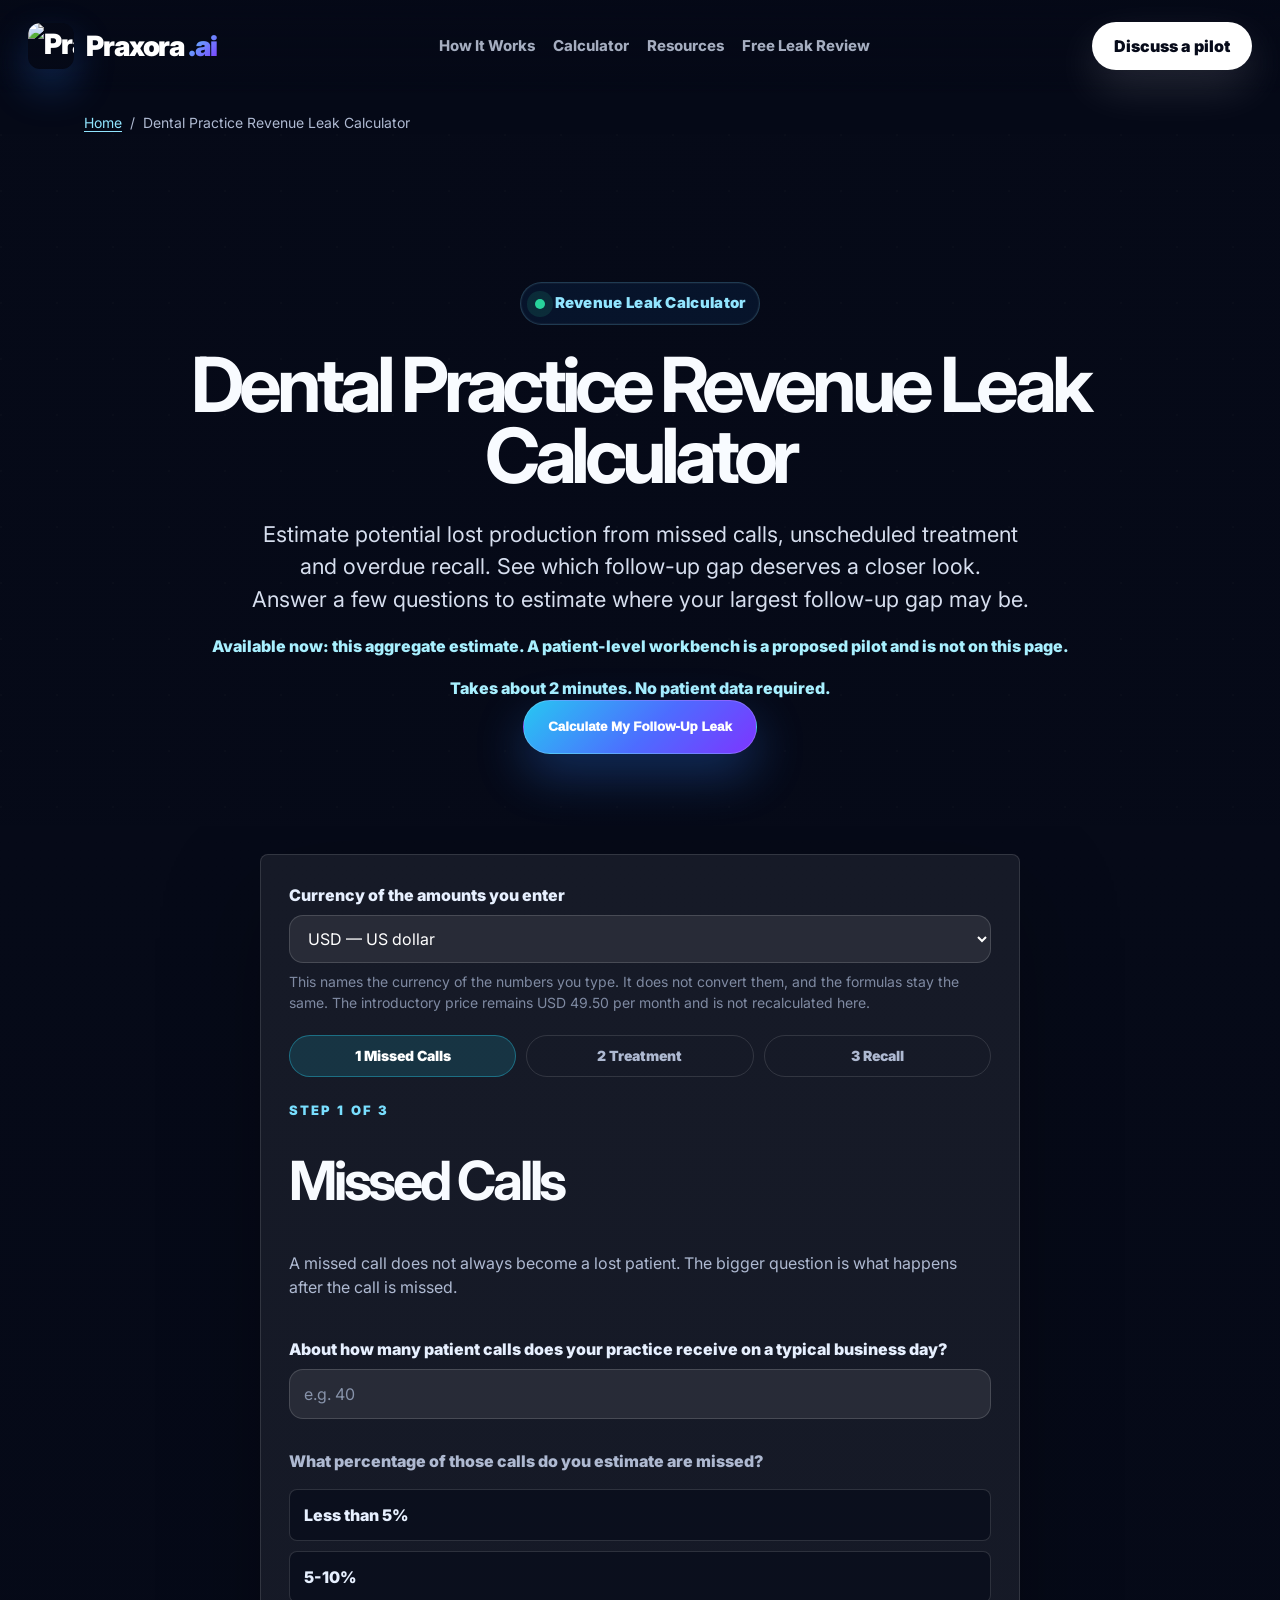
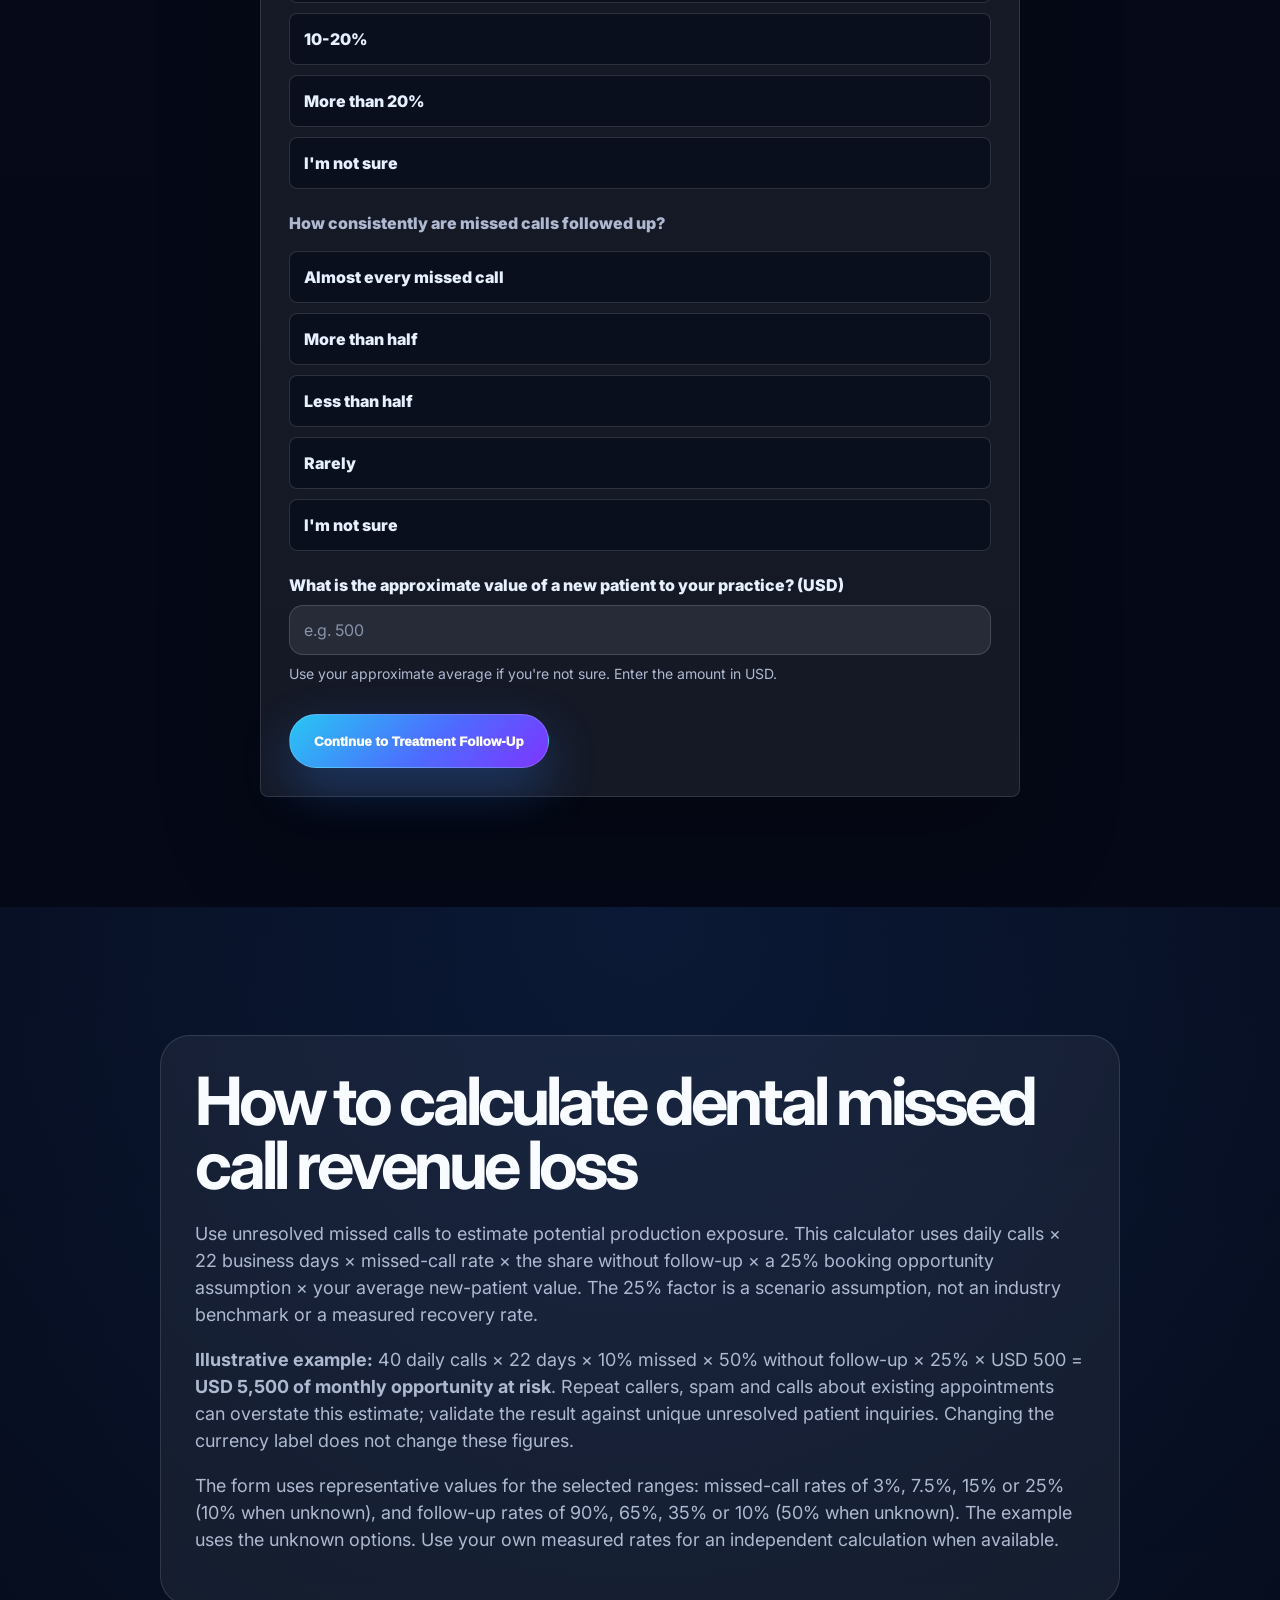
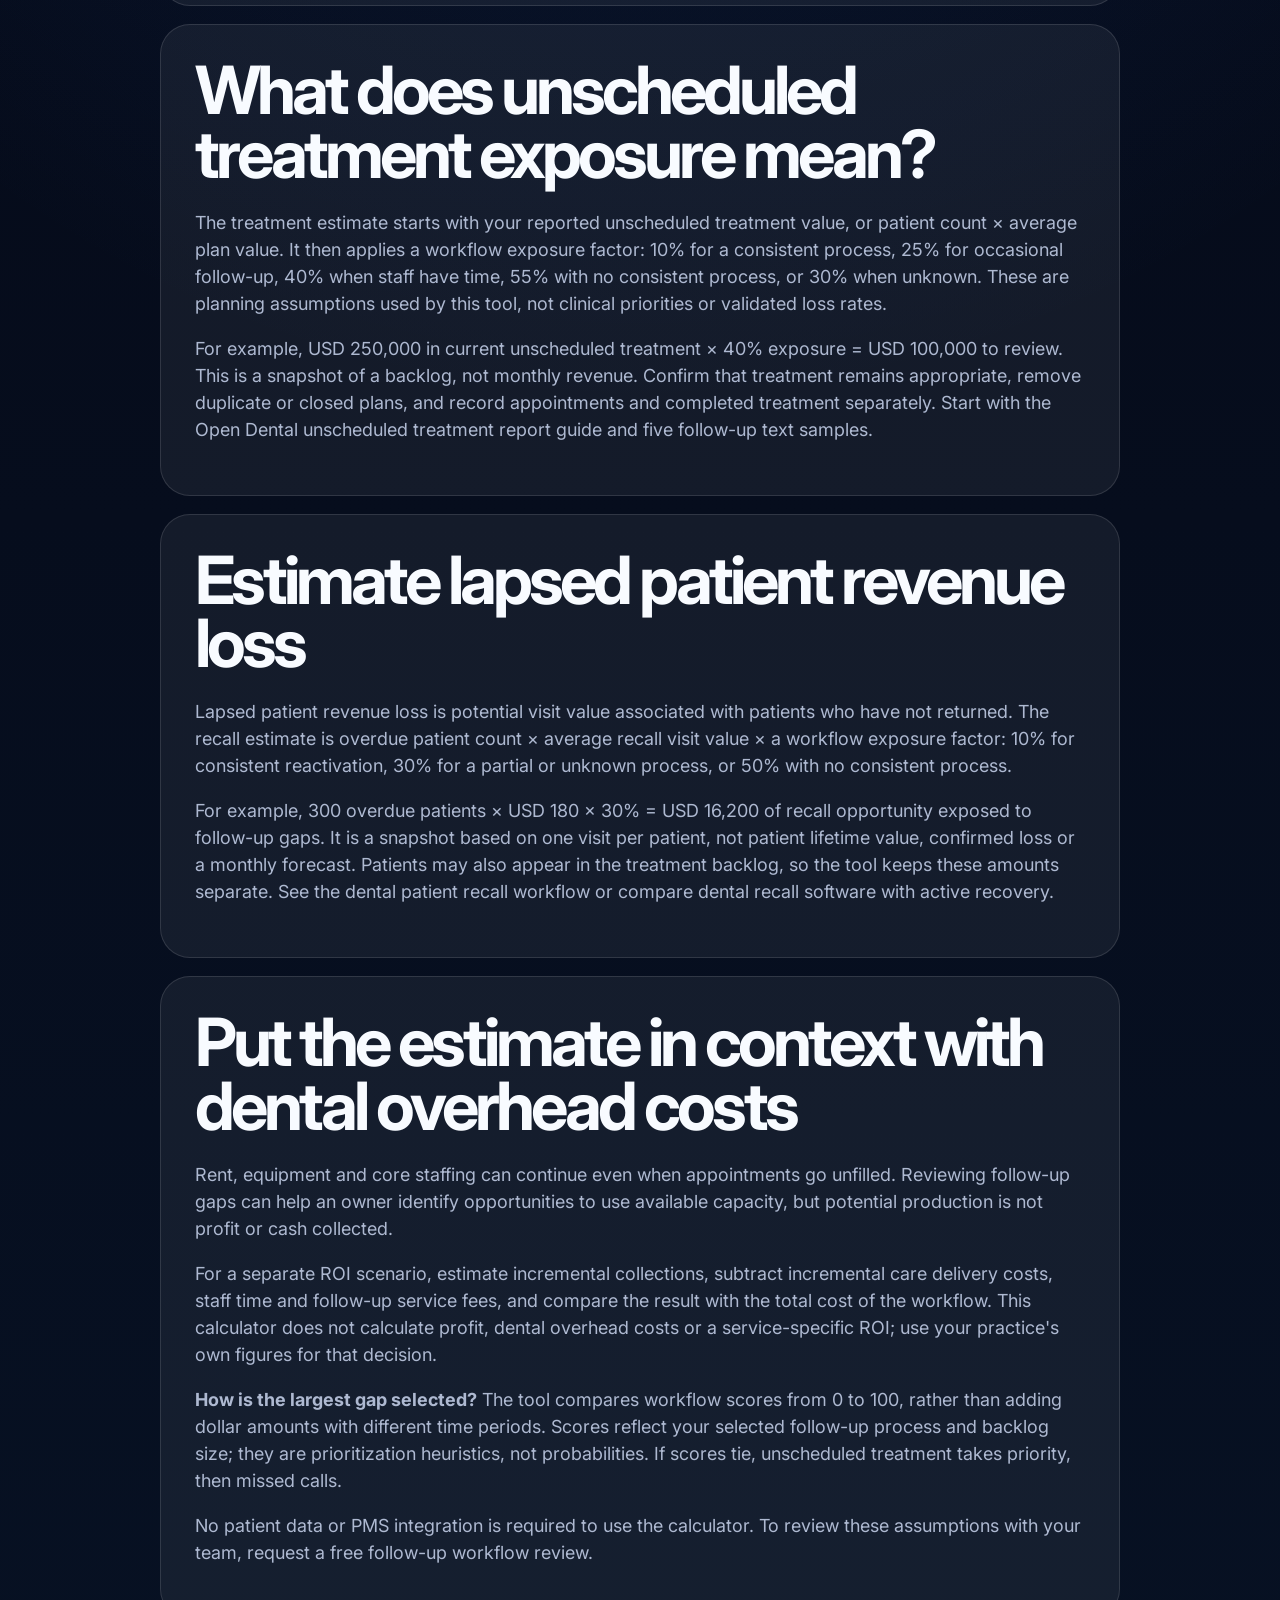
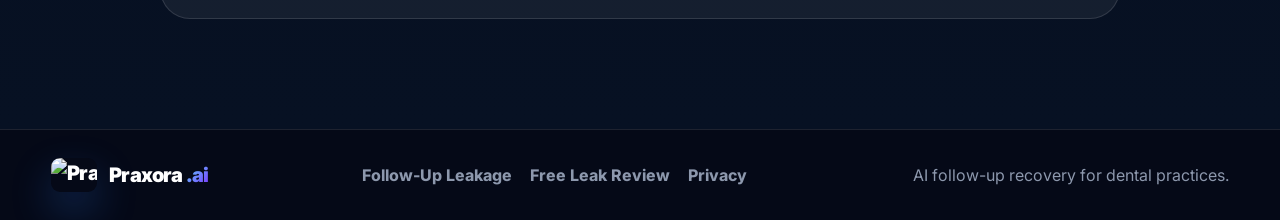
==== commit 14153538: "SEO: strengthen recall-software page for UK/EU and add calculator CTAs - Rewrite dental-recall-softw" ====
--- a/dental-revenue-leak-calculator/index.html
+++ b/dental-revenue-leak-calculator/index.html
@@ -191,7 +191,7 @@
         <div class="content-block">
           <h2 id="lapsed-patient-revenue-loss">Estimate lapsed patient revenue loss</h2>
           <p>Lapsed patient revenue loss is potential visit value associated with patients who have not returned. The recall estimate is overdue patient count × average recall visit value × a workflow exposure factor: 10% for consistent reactivation, 30% for a partial or unknown process, or 50% with no consistent process.</p>
-          <p>For example, 300 overdue patients × <span data-money-amount="180">USD 180</span> × 30% = <span data-money-amount="16200">USD 16,200</span> of recall opportunity exposed to follow-up gaps. It is a snapshot based on one visit per patient, not patient lifetime value, confirmed loss or a monthly forecast. Patients may also appear in the treatment backlog, so the tool keeps these amounts separate. See the <a href="/workflow-recall-leakage.html">dental patient recall workflow</a>.</p>
+          <p>For example, 300 overdue patients × <span data-money-amount="180">USD 180</span> × 30% = <span data-money-amount="16200">USD 16,200</span> of recall opportunity exposed to follow-up gaps. It is a snapshot based on one visit per patient, not patient lifetime value, confirmed loss or a monthly forecast. Patients may also appear in the treatment backlog, so the tool keeps these amounts separate. See the <a href="/workflow-recall-leakage.html">dental patient recall workflow</a> or compare <a href="/resources/dental-recall-software-vs-recovery/">dental recall software with active recovery</a>.</p>
         </div>
         <div class="content-block">
           <h2 id="dental-overhead-costs">Put the estimate in context with dental overhead costs</h2>
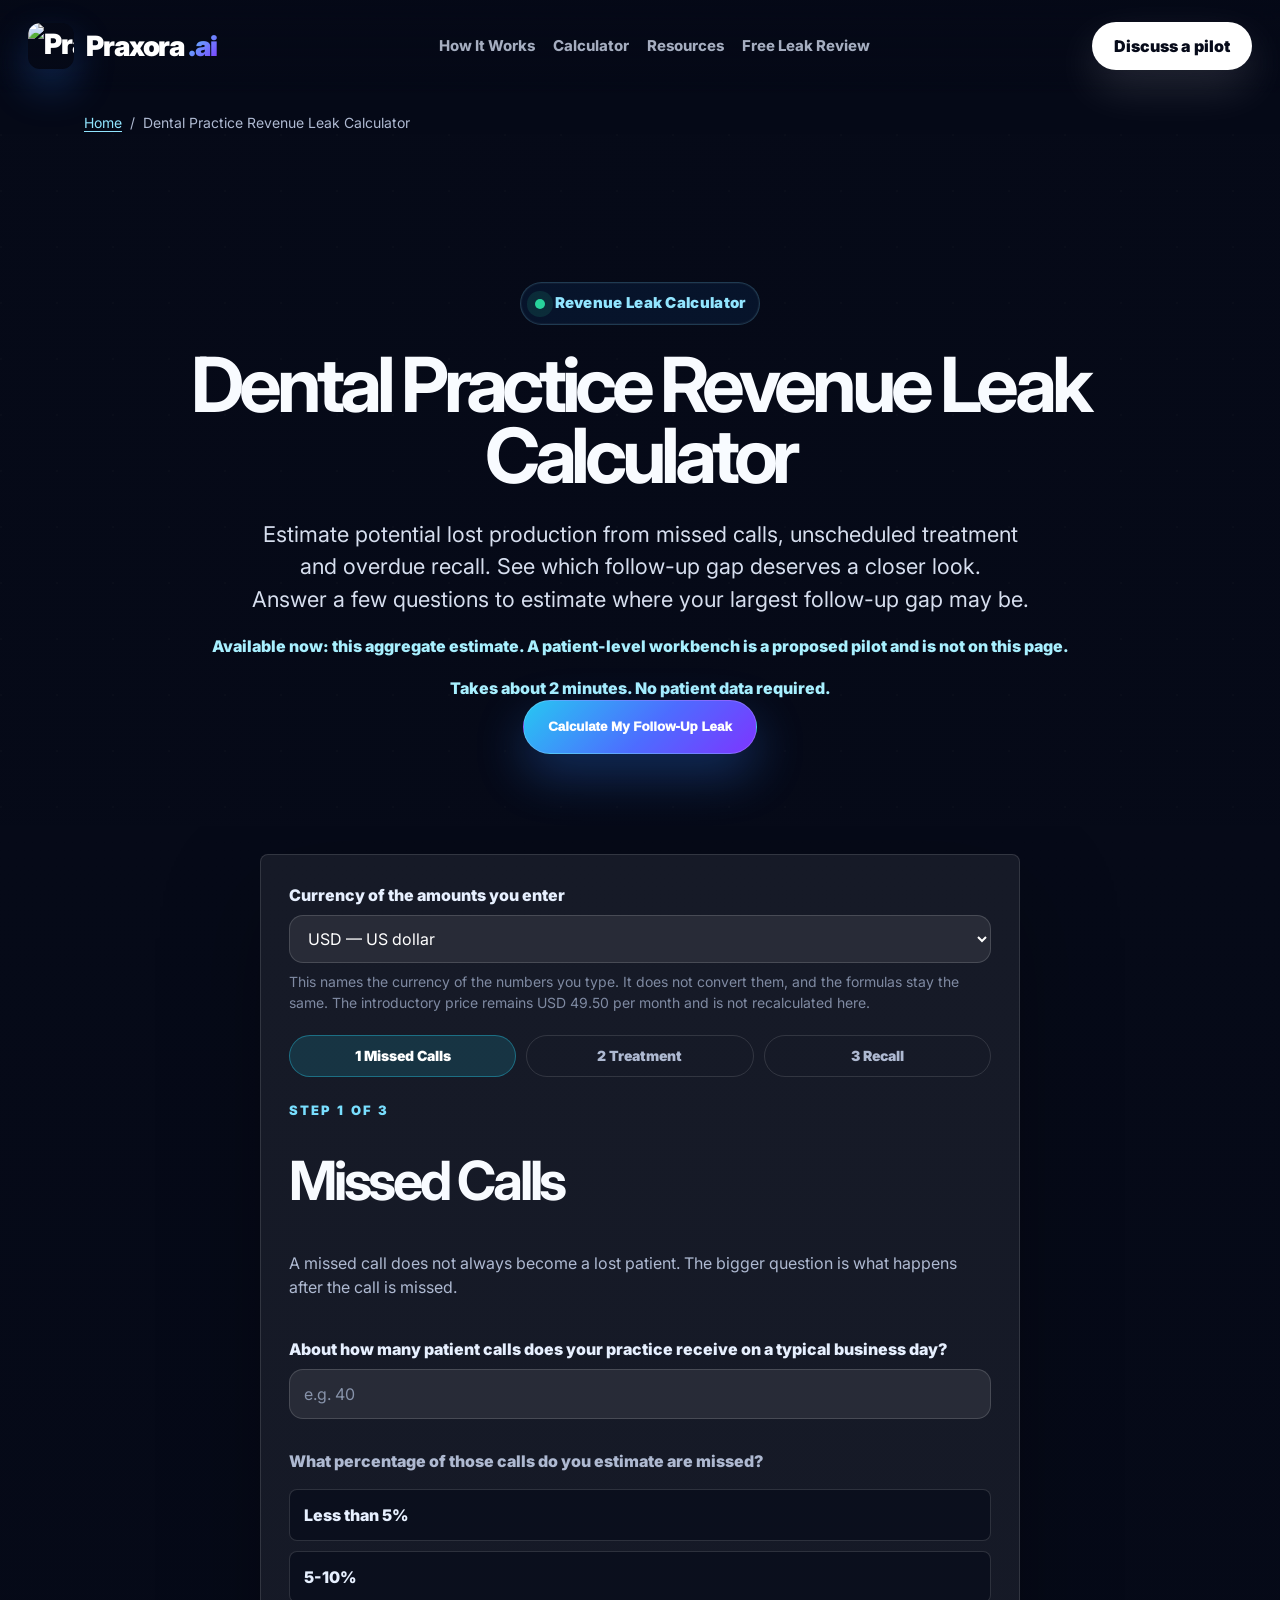
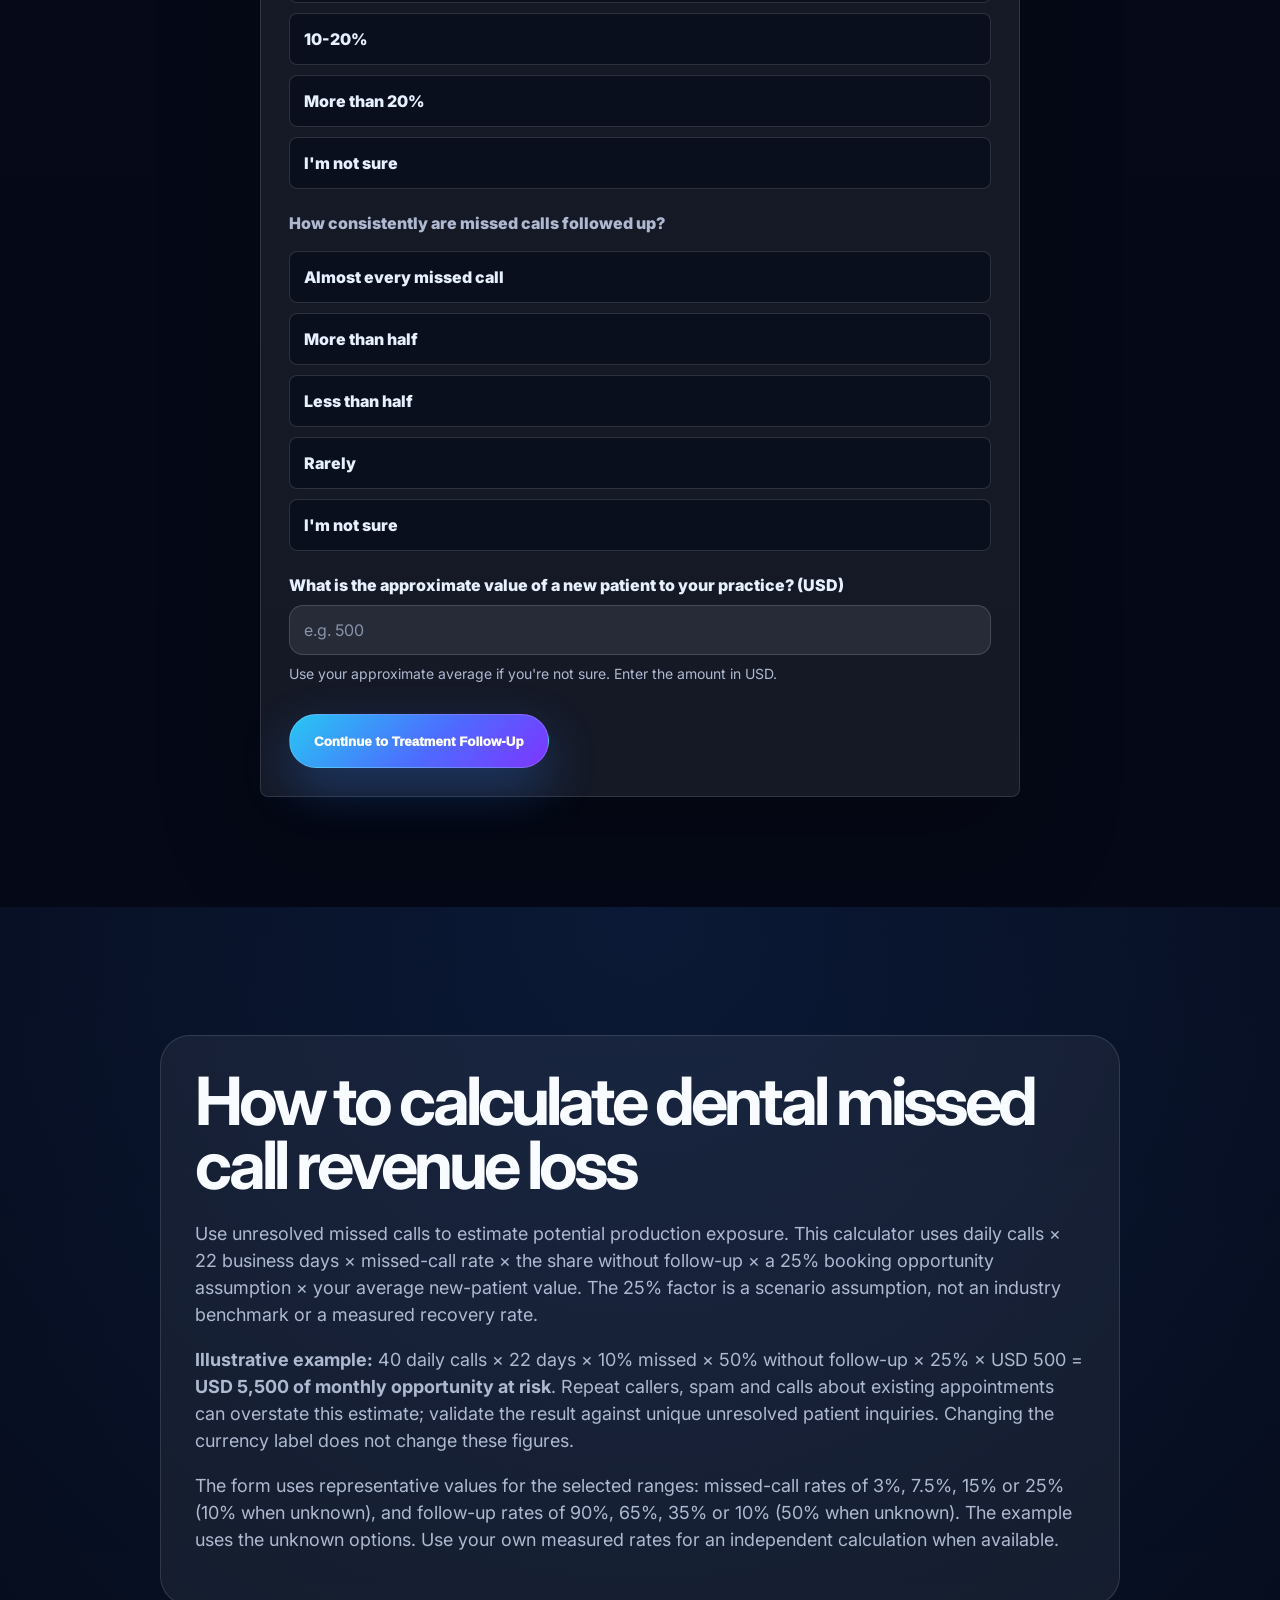
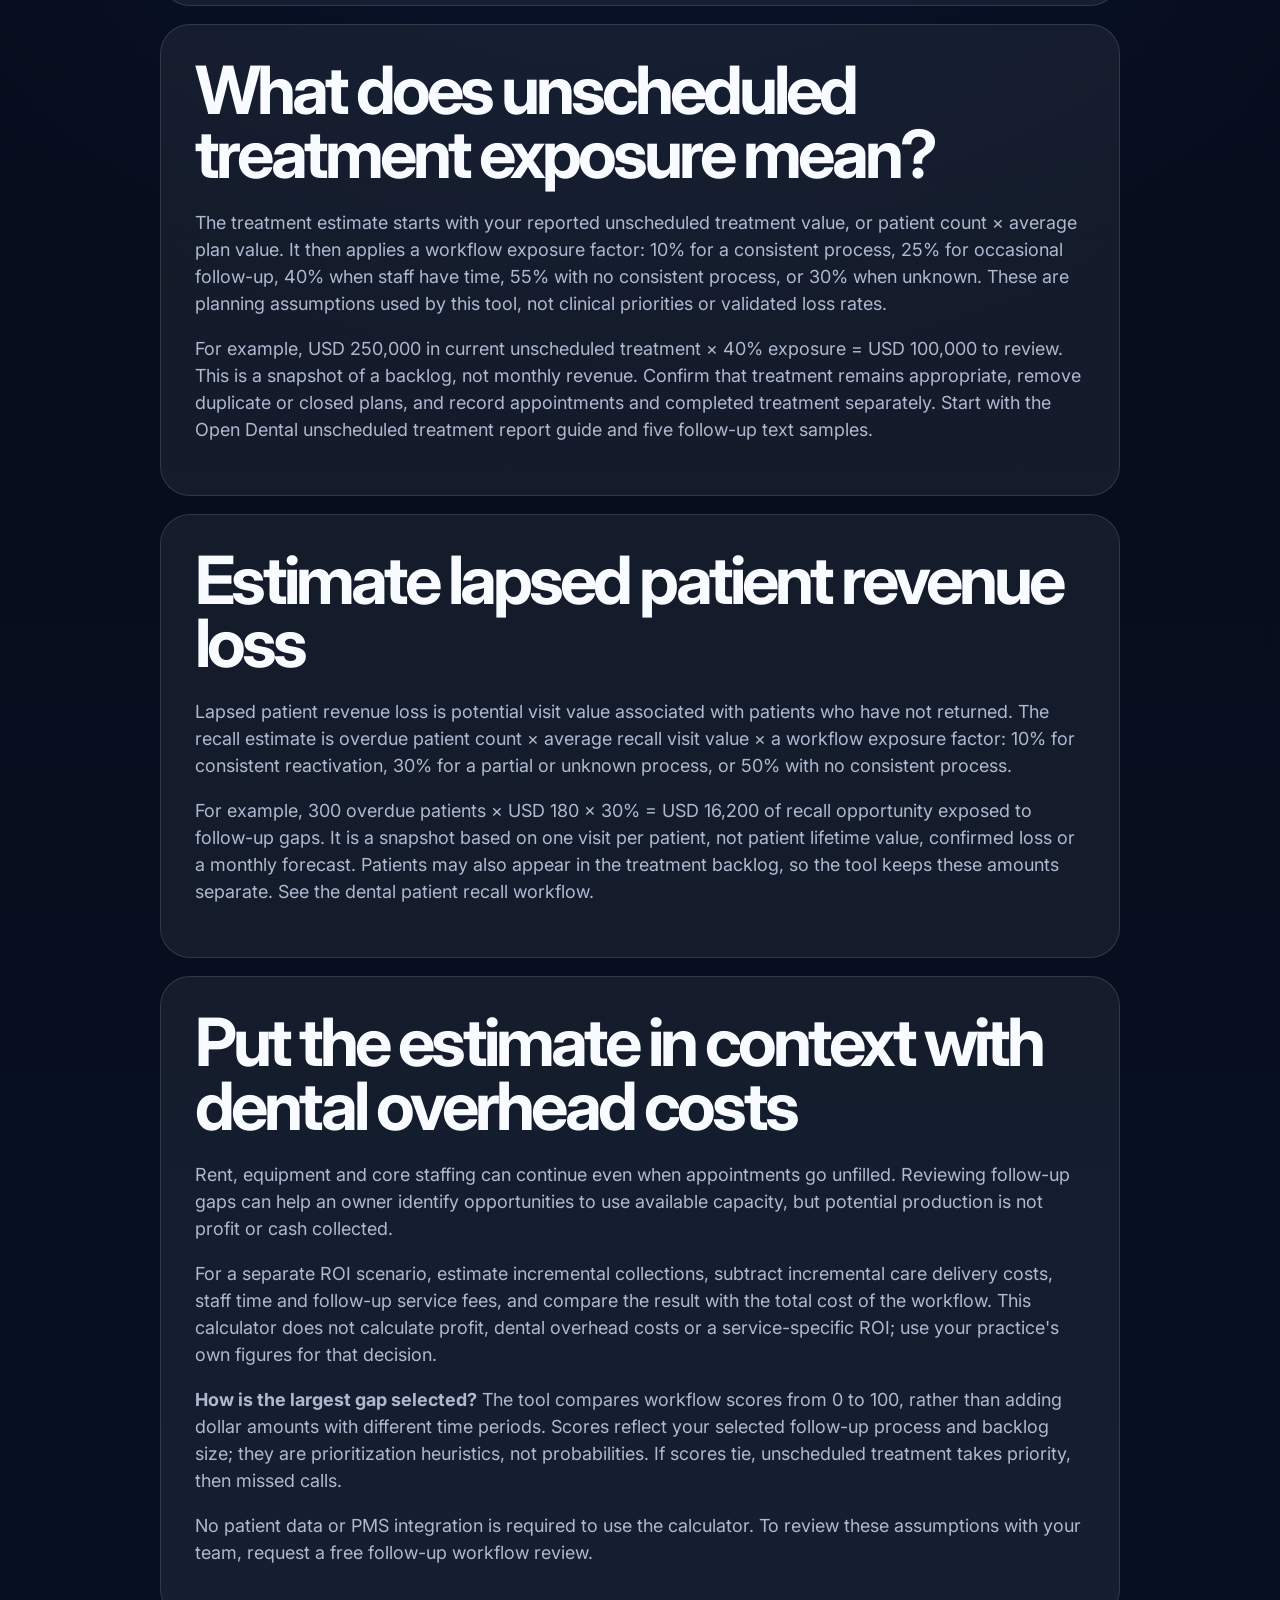
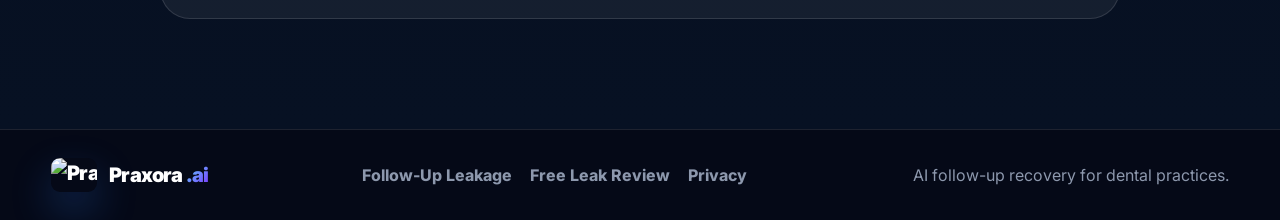
==== commit a6f22b72: "Revert recent SEO/GEO changes (keep de-dup) Reverts 7889d41, 1415353, 59bcda4, b7be568 back to the 4" ====
--- a/dental-revenue-leak-calculator/index.html
+++ b/dental-revenue-leak-calculator/index.html
@@ -191,7 +191,7 @@
         <div class="content-block">
           <h2 id="lapsed-patient-revenue-loss">Estimate lapsed patient revenue loss</h2>
           <p>Lapsed patient revenue loss is potential visit value associated with patients who have not returned. The recall estimate is overdue patient count × average recall visit value × a workflow exposure factor: 10% for consistent reactivation, 30% for a partial or unknown process, or 50% with no consistent process.</p>
-          <p>For example, 300 overdue patients × <span data-money-amount="180">USD 180</span> × 30% = <span data-money-amount="16200">USD 16,200</span> of recall opportunity exposed to follow-up gaps. It is a snapshot based on one visit per patient, not patient lifetime value, confirmed loss or a monthly forecast. Patients may also appear in the treatment backlog, so the tool keeps these amounts separate. See the <a href="/workflow-recall-leakage.html">dental patient recall workflow</a> or compare <a href="/resources/dental-recall-software-vs-recovery/">dental recall software with active recovery</a>.</p>
+          <p>For example, 300 overdue patients × <span data-money-amount="180">USD 180</span> × 30% = <span data-money-amount="16200">USD 16,200</span> of recall opportunity exposed to follow-up gaps. It is a snapshot based on one visit per patient, not patient lifetime value, confirmed loss or a monthly forecast. Patients may also appear in the treatment backlog, so the tool keeps these amounts separate. See the <a href="/workflow-recall-leakage.html">dental patient recall workflow</a>.</p>
         </div>
         <div class="content-block">
           <h2 id="dental-overhead-costs">Put the estimate in context with dental overhead costs</h2>
